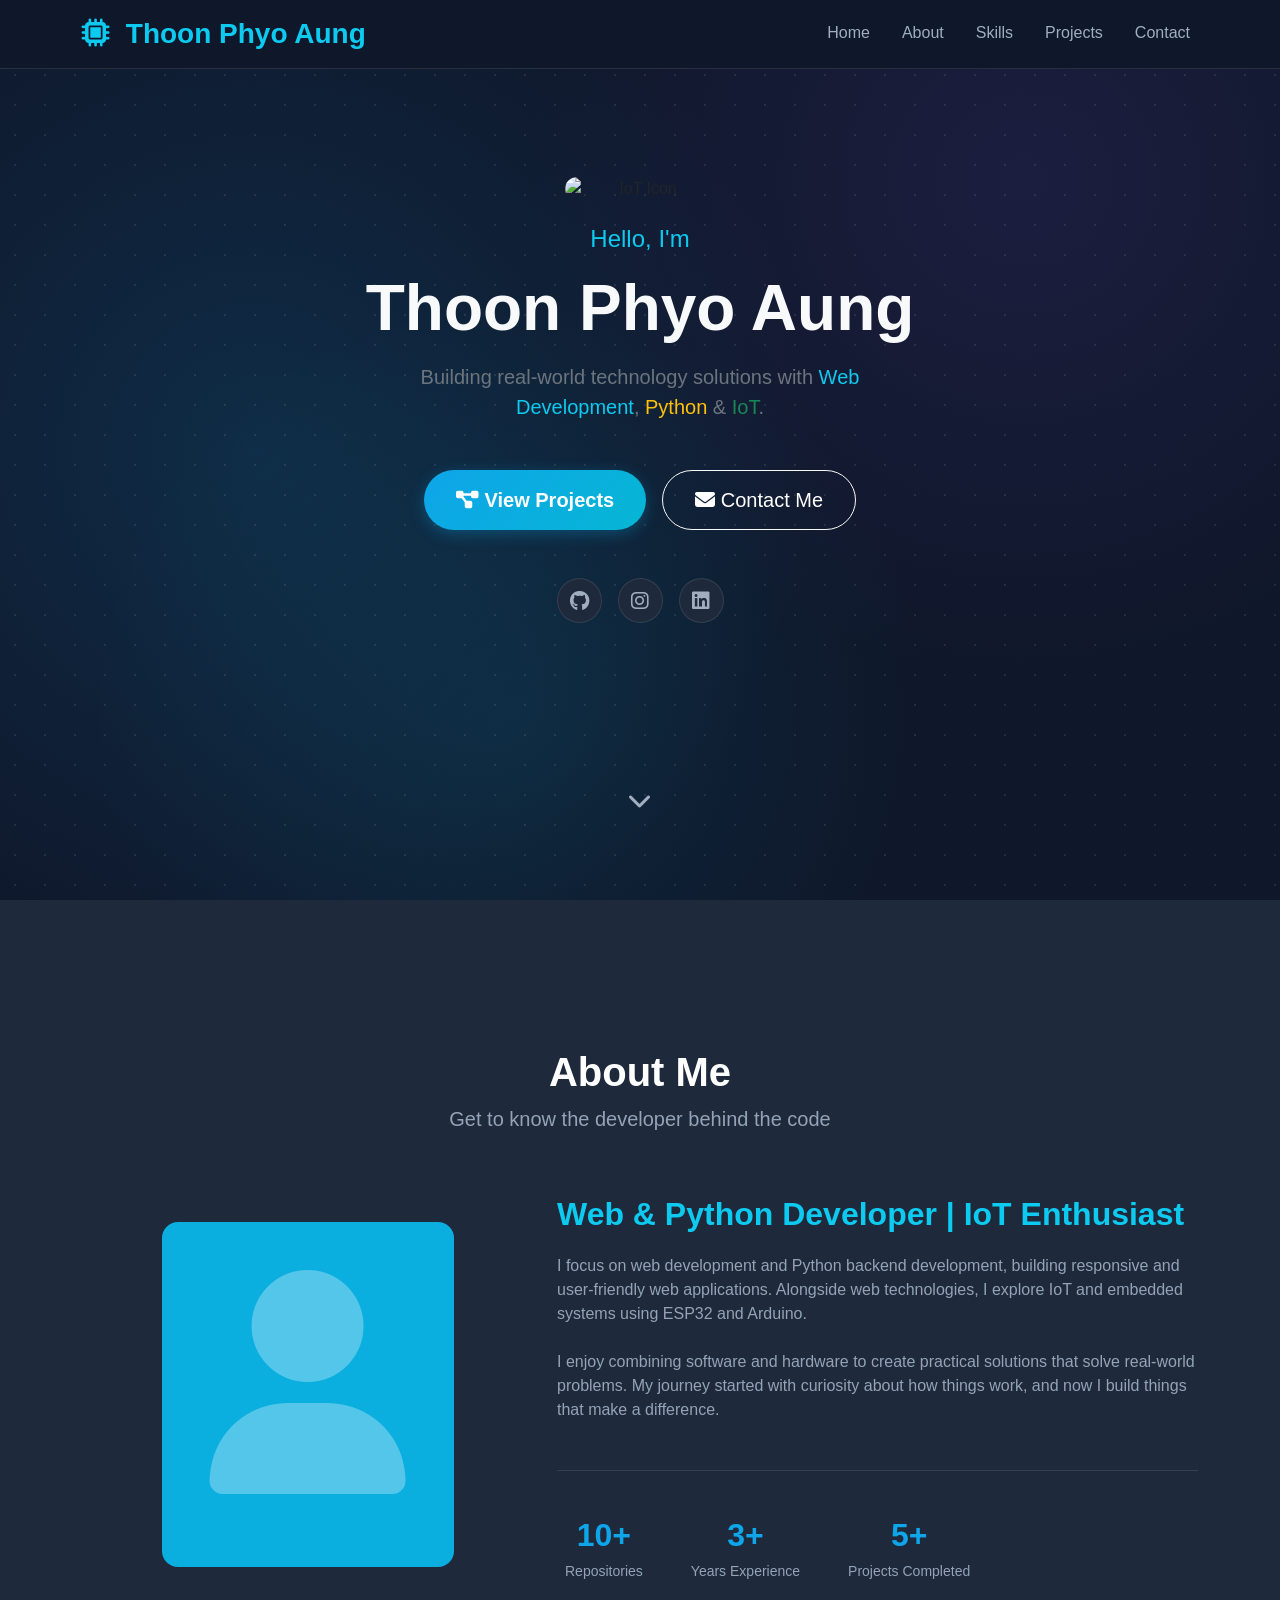
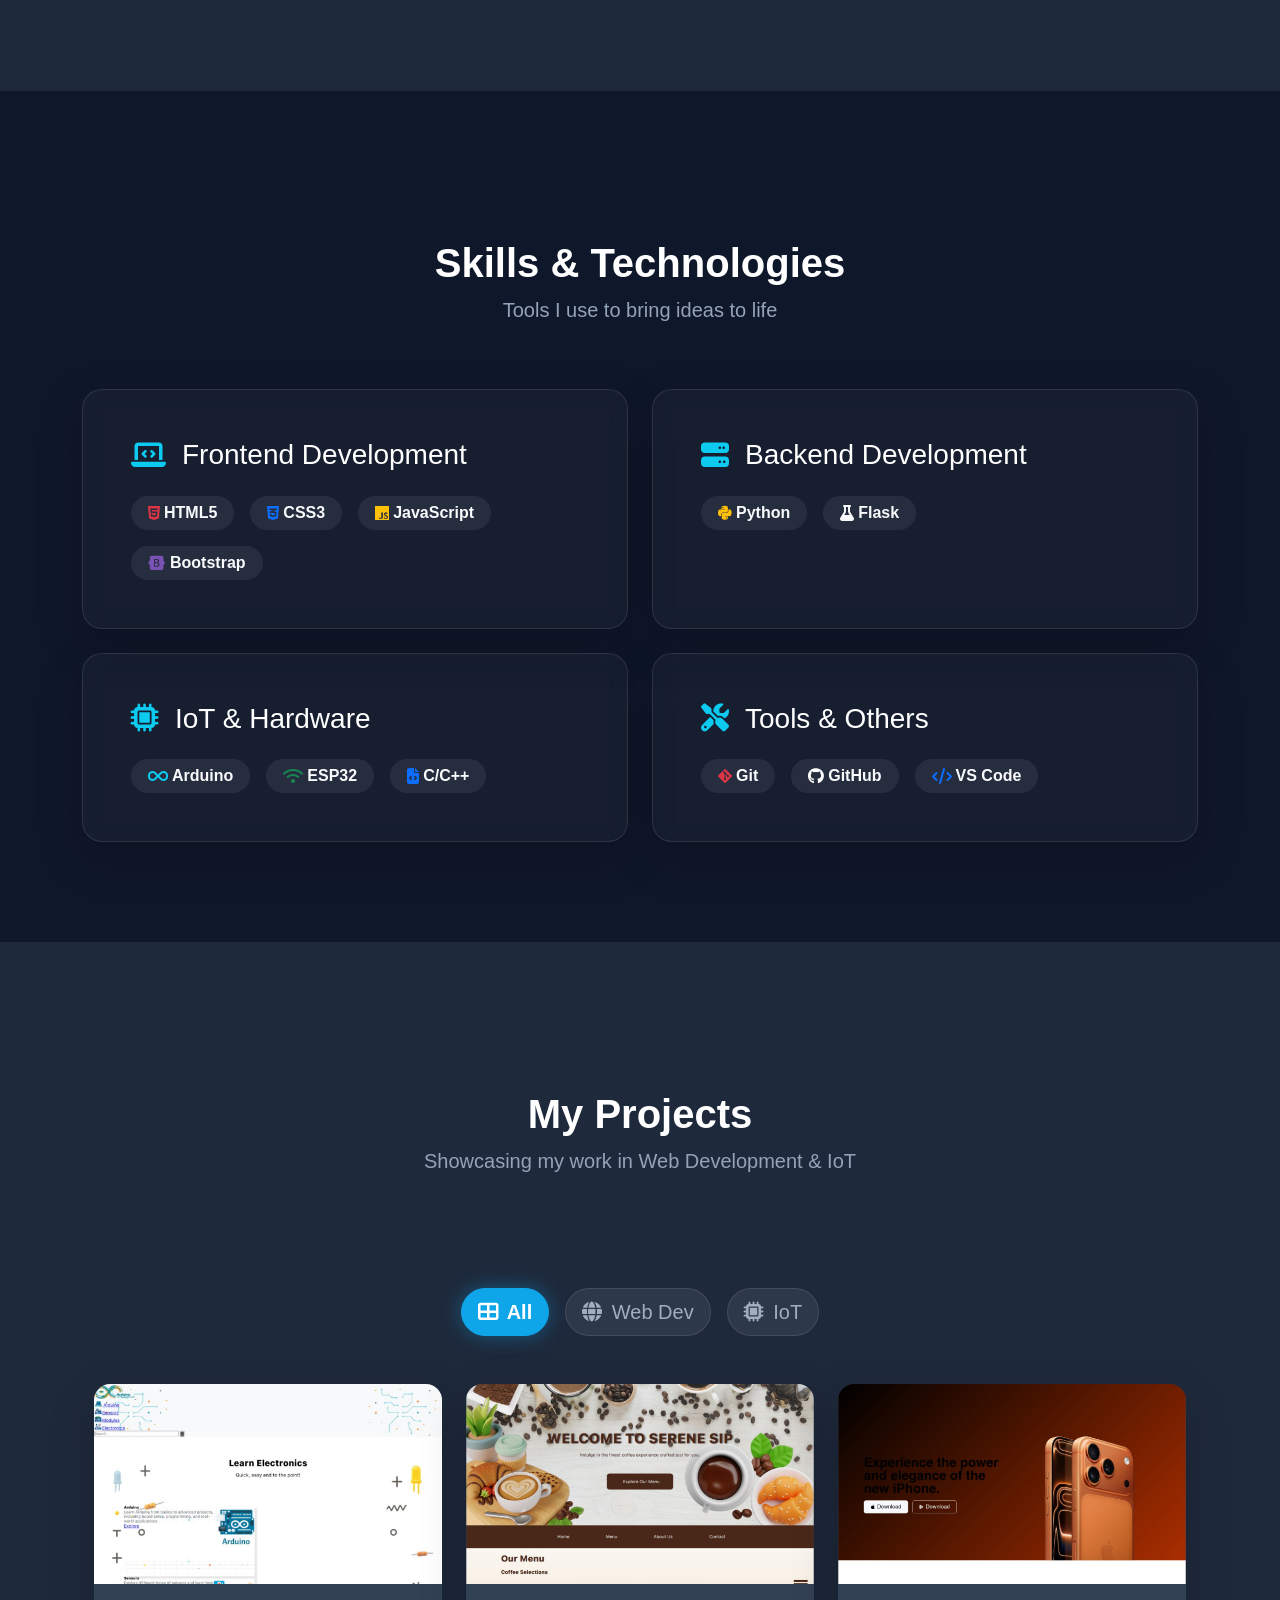
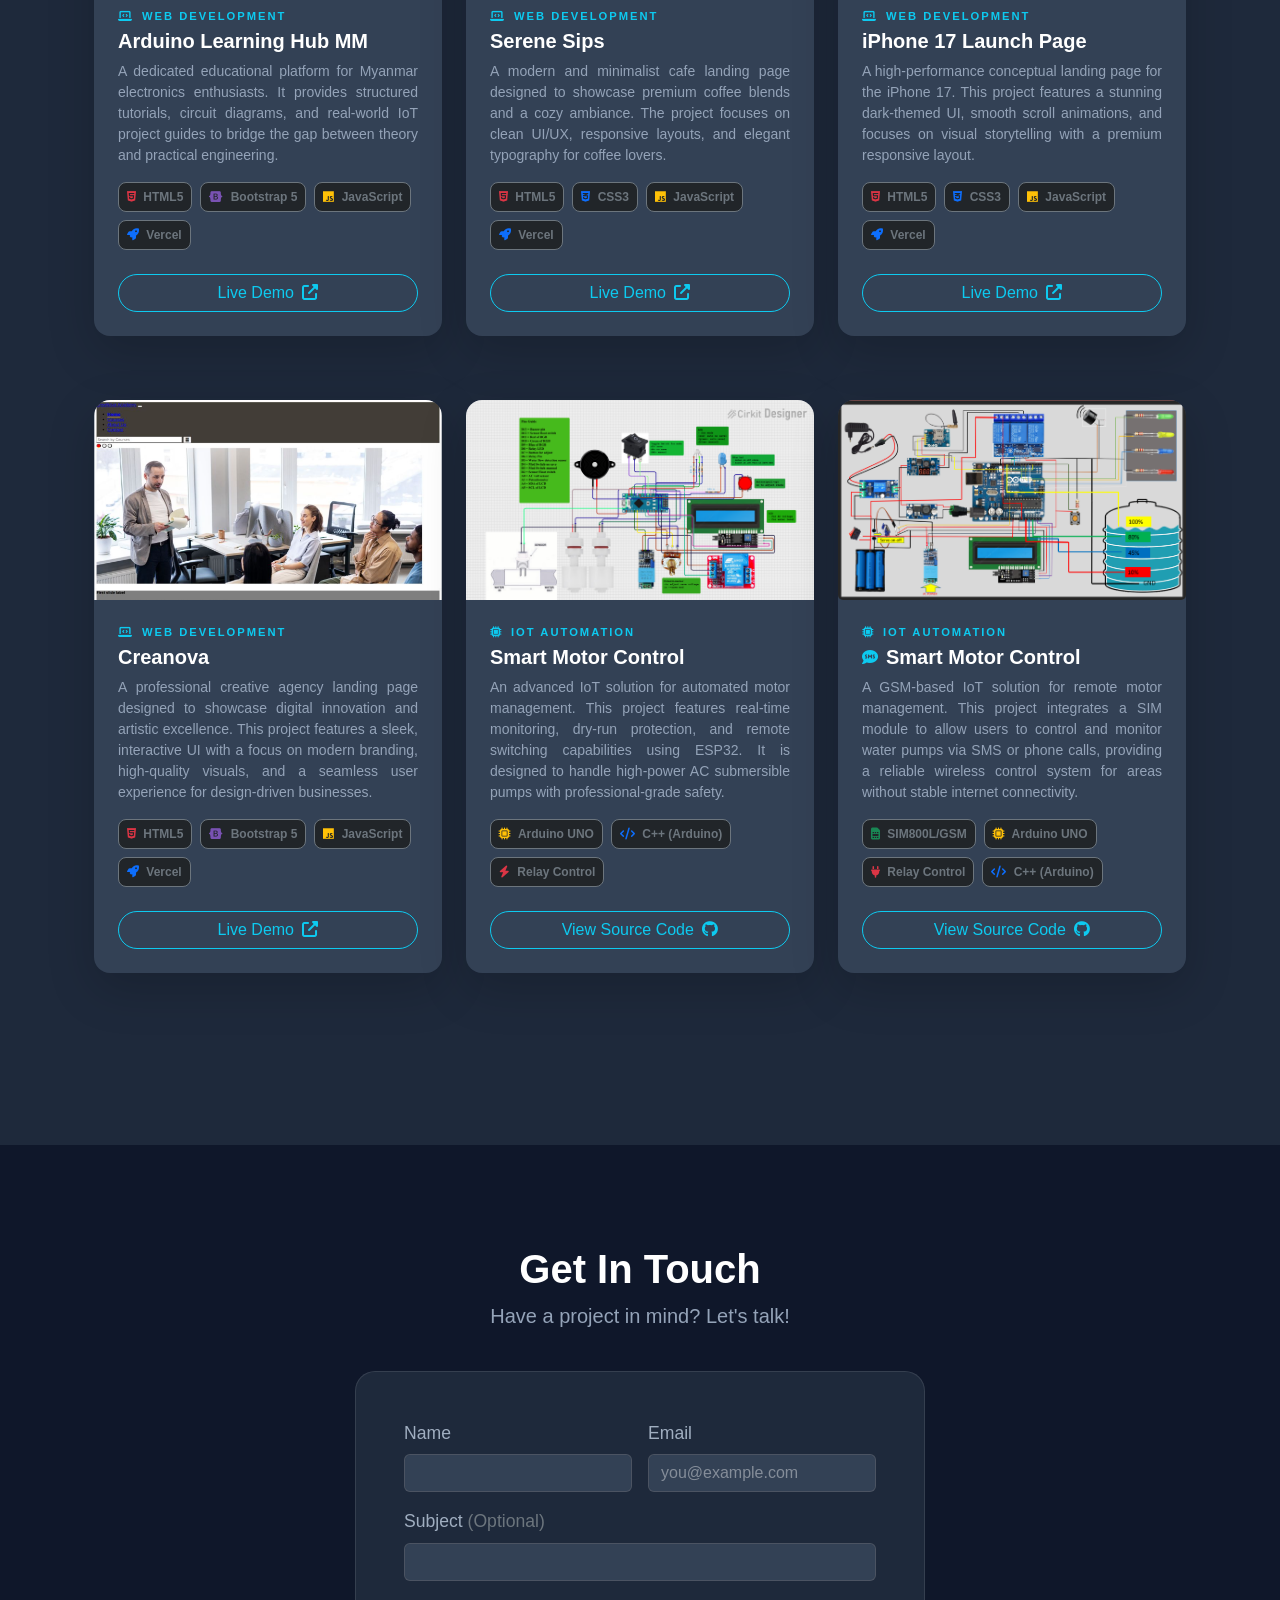
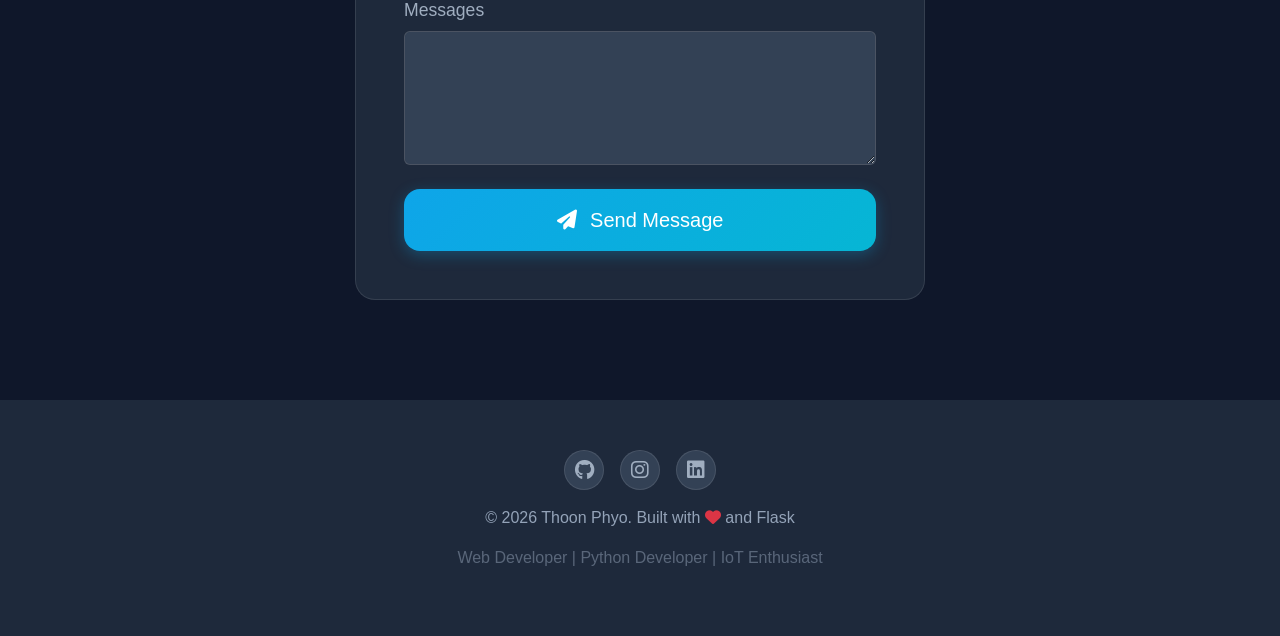
==== index.html @ 6a694704 "first commit" ====
<!doctype html>
<html lang="en">
  <head>
    <meta charset="UTF-8" />
    <meta name="viewport" content="width=device-width, initial-scale=1.0" />

    <!-- favicon -->
    <link rel="shortcut icon" href="images/edit-code.png" type="image/x-icon" />

    <!-- Bootstrap CSS -->
    <link
      href="https://cdn.jsdelivr.net/npm/bootstrap@5.3.3/dist/css/bootstrap.min.css"
      rel="stylesheet"
    />

    <!-- Fontawsom cdn link -->
    <link
      rel="stylesheet"
      href="https://cdnjs.cloudflare.com/ajax/libs/font-awesome/6.5.1/css/all.min.css"
    />

    <!-- animate.css link -->
    <link
      rel="stylesheet"
      href="https://cdnjs.cloudflare.com/ajax/libs/animate.css/4.1.1/animate.min.css"
    />

    <!-- (main.css) -->
    <link rel="stylesheet" href="css/style.css" />

    <title>Thoon Phyo Aung | Developer</title>
  </head>
  <body>
    <!-- nav section -->
    <nav class="navbar navbar-expand-lg fixed-top p-2">
      <div class="container">
        <a class="navbar-brand text-info fs-3 fw-bold" href="#">
          <i class="fa-solid fa-microchip me-2"></i>
          Thoon Phyo Aung
        </a>
        <button
          class="navbar-toggler"
          type="button"
          data-bs-toggle="collapse"
          data-bs-target="#navbarTogglerDemo02"
          aria-controls="navbarTogglerDemo02"
          aria-expanded="false"
          aria-label="Toggle navigation"
        >
          <span class="navbar-toggler-icon"></span>
        </button>
        <div
          class="collapse navbar-collapse justify-content-end"
          id="navbarTogglerDemo02"
        >
          <ul class="navbar-nav nav-underline fs-6">
            <li class="nav-item">
              <a class="nav-link" aria-current="page" href="#hero">Home</a>
            </li>
            <li class="nav-item">
              <a class="nav-link" href="#about">About</a>
            </li>
            <li class="nav-item">
              <a class="nav-link" href="#skills">Skills</a>
            </li>
            <li class="nav-item">
              <a class="nav-link" href="#projects">Projects</a>
            </li>
            <li class="nav-item">
              <a class="nav-link" href="#contact">Contact</a>
            </li>
          </ul>
        </div>
      </div>
    </nav>

    <!-- hero section -->
    <section class="hero-section pt-5" id="hero">
      <div class="px-4 py-5 mt-5 text-center container">
        <img
          class="d-block mx-auto mb-4 rounded-pill"
          src="https://avatars.githubusercontent.com/u/110989310?v=4"
          alt="IoT Icon"
          width="150"
        />

        <span class="h4 text-info fw-light animate__animated animate__bounce"
          >Hello, I'm</span
        >
        <h1
          class="display-3 fw-bold text-light mt-3 mb-3 animate__animated animate__bounce"
        >
          Thoon Phyo Aung
        </h1>

        <div class="col-lg-6 mx-auto mb-5">
          <p class="lead mb-4 text-secondary">
            Building real-world technology solutions with
            <span class="text-info">Web Development</span>,
            <span class="text-warning">Python</span> &
            <span class="text-success">IoT</span>.
          </p>

          <div
            class="d-grid gap-3 d-sm-flex justify-content-sm-center mt-5 mb-5"
          >
            <button
              type="button"
              class="btn btn-gradient btn-lg rounded-pill fw-bold text-white hero-buttons"
            >
              <i class="fa-solid fa-diagram-project"></i>
              View Projects
            </button>
            <button
              type="button"
              class="btn btn-outline-light btn-lg rounded-pill hero-buttons"
            >
              <a href="#contact" class="btn-contact"
                ><i class="fa-solid fa-envelope"></i> Contact Me</a
              >
            </button>
          </div>

          <!-- social icons link -->
          <div class="hero-social">
            <a
              href="https://github.com/ThoonPhyo"
              target="_blank"
              class="social-link"
            >
              <i class="fab fa-github"></i>
            </a>
            <a
              href="https://www.instagram.com/thoon_phyo_?igsh=MWt1YzA0eWJ3ODZ4dQ=="
              target="_blank"
              class="social-link"
            >
              <i class="fab fa-instagram"></i>
            </a>
            <a href="https://linkedin.com" target="_blank" class="social-link">
              <i class="fab fa-linkedin"></i>
            </a>
          </div>
        </div>

        <div class="scroll-indicator mt-6">
          <a href="#about">
            <i class="fas fa-chevron-down"></i>
          </a>
        </div>
      </div>
    </section>

    <!-- about section -->
    <section class="about-section" id="about">
      <div class="container">
        <div class="p-5 text-center">
          <h2 class="h1 text-white fw-bold">About Me</h2>
          <p class="lead about-title-label">
            Get to know the developer behind the code
          </p>
        </div>

        <div class="row featurette">
          <div class="col-lg-5 mb-4 mb-lg-0 d-flex justify-content-center">
            <div class="col-md-6 mb-md-0 p-md-4 d-flex justify-content-center">
              <i class="fa-solid fa-user rounded-4 p-5 about-icon"></i>
            </div>
          </div>
          <div class="col-lg-7">
            <h2
              class="featurette-heading fw-normal lh-1 text-info fw-bold mb-4 about-p-title"
            >
              Web & Python Developer | IoT Enthusiast
            </h2>
            <p class="about-text mb-4 fs-6 about-p-text">
              I focus on web development and Python backend development,
              building responsive and user-friendly web applications. Alongside
              web technologies, I explore IoT and embedded systems using ESP32
              and Arduino.
            </p>
            <p class="about-text mb-5 fs-6 about-p-text">
              I enjoy combining software and hardware to create practical
              solutions that solve real-world problems. My journey started with
              curiosity about how things work, and now I build things that make
              a difference.
            </p>
            <p class="about-text text-secondary"></p>
            <div class="d-flex flex-row about-stats">
              <div class="stat-item p-2">
                <span class="stat-number">10+</span>
                <span class="stat-label">Repositories</span>
              </div>
              <div class="stat-item p-2">
                <span class="stat-number">3+</span>
                <span class="stat-label">Years Experience</span>
              </div>
              <div class="stat-item p-2">
                <span class="stat-number">5+</span>
                <span class="stat-label">Projects Completed</span>
              </div>
            </div>
          </div>
        </div>
      </div>
    </section>

    <!-- skills section -->
    <section class="skills-section" id="skills">
      <div class="container">
        <div class="p-5 text-center">
          <h2 class="h1 text-white fw-bold">Skills & Technologies</h2>
          <p class="lead about-title-label">
            Tools I use to bring ideas to life
          </p>
        </div>

        <div class="row row-cols-1 row-cols-md-2 g-4">
          <!-- fronted skills -->
          <div class="col-lg-6 mx-auto">
            <div class="card skill-card border-0 shadow-lg h-100">
              <div class="card-body p-4 p-lg-5">
                <h5
                  class="card-title h3 text-white mb-4 d-flex align-items-center justify-content-center justify-content-lg-start"
                >
                  <i class="fas fa-laptop-code text-info me-3"></i> Frontend
                  Development
                </h5>

                <div
                  class="d-flex flex-wrap gap-3 justify-content-center justify-content-lg-start"
                >
                  <span class="badge py-2 px-3 rounded-pill skill-badge fs-6">
                    <i class="fab fa-html5 text-danger me-1"></i> HTML5
                  </span>

                  <span class="badge py-2 px-3 rounded-pill skill-badge fs-6">
                    <i class="fab fa-css3-alt text-primary me-1"></i> CSS3
                  </span>

                  <span class="badge py-2 px-3 rounded-pill skill-badge fs-6">
                    <i class="fab fa-js text-warning me-1"></i> JavaScript
                  </span>

                  <span class="badge py-2 px-3 rounded-pill skill-badge fs-6">
                    <i class="fab fa-bootstrap text-purple me-1"></i> Bootstrap
                  </span>
                </div>
              </div>
            </div>
          </div>

          <!-- backend skills -->
          <div class="col-lg-6 mx-auto">
            <div class="card skill-card border-0 shadow-lg h-100">
              <div class="card-body p-4 p-lg-5">
                <h5
                  class="card-title h3 text-white mb-4 d-flex align-items-center justify-content-center justify-content-lg-start"
                >
                  <i class="fas fa-server text-info me-3"></i> Backend
                  Development
                </h5>

                <div
                  class="d-flex flex-wrap gap-3 justify-content-center justify-content-lg-start"
                >
                  <span class="badge py-2 px-3 rounded-pill skill-badge fs-6">
                    <i class="fab fa-python text-warning me-1"></i> Python
                  </span>
                  <span class="badge py-2 px-3 rounded-pill skill-badge fs-6">
                    <i class="fas fa-flask text-light me-1"></i> Flask
                  </span>
                </div>
              </div>
            </div>
          </div>

          <!-- IOT skills -->
          <div class="col-lg-6 mx-auto">
            <div class="card skill-card border-0 shadow-lg h-100">
              <div class="card-body p-4 p-lg-5">
                <h5
                  class="card-title h3 text-white mb-4 d-flex align-items-center justify-content-center justify-content-lg-start"
                >
                  <i class="fas fa-microchip text-info me-3"></i> IoT & Hardware
                </h5>

                <div
                  class="d-flex flex-wrap gap-3 justify-content-center justify-content-lg-start"
                >
                  <span class="badge py-2 px-3 rounded-pill skill-badge fs-6">
                    <i class="fas fa-infinity text-info me-1"></i> Arduino
                  </span>

                  <span class="badge py-2 px-3 rounded-pill skill-badge fs-6">
                    <i class="fas fa-wifi text-success me-1"></i> ESP32
                  </span>

                  <span class="badge py-2 px-3 rounded-pill skill-badge fs-6">
                    <i class="fas fa-file-code text-primary me-1"></i> C/C++
                  </span>
                </div>
              </div>
            </div>
          </div>

          <!-- Tools -->
          <div class="col-lg-6 mx-auto">
            <div class="card skill-card border-0 shadow-lg h-100">
              <div class="card-body p-4 p-lg-5">
                <h5
                  class="card-title h3 text-white mb-4 d-flex align-items-center justify-content-center justify-content-lg-start"
                >
                  <i class="fas fa-tools text-info me-3"></i> Tools & Others
                </h5>

                <div
                  class="d-flex flex-wrap gap-3 justify-content-center justify-content-lg-start"
                >
                  <span class="badge py-2 px-3 rounded-pill skill-badge fs-6">
                    <i class="fab fa-git-alt text-danger me-1"></i> Git
                  </span>

                  <span class="badge py-2 px-3 rounded-pill skill-badge fs-6">
                    <i class="fab fa-github text-white me-1"></i> GitHub
                  </span>

                  <span class="badge py-2 px-3 rounded-pill skill-badge fs-6">
                    <i class="fas fa-code text-primary me-1"></i> VS Code
                  </span>
                </div>
              </div>
            </div>
          </div>
        </div>
      </div>
    </section>

    <!-- projects section -->
    <section class="projects-section" id="projects">
      <div class="container">
        <div class="p-5 text-center">
          <h2 class="h1 text-white fw-bold">My Projects</h2>
          <p class="lead about-title-label">
            Showcasing my work in Web Development & IoT
          </p>
        </div>

        <div class="d-grid gap-3 d-sm-flex justify-content-sm-center mt-5">
          <button
            type="button"
            class="btn btn-outline-light btn-lg rounded-pill projects-btn active"
          >
            <i class="fas fa-th-large me-1"></i>
            All
          </button>
          <button
            type="button"
            class="btn btn-outline-light btn-lg rounded-pill projects-btn"
          >
            <i class="fas fa-globe me-1"></i>
            Web Dev
          </button>
          <button
            type="button"
            class="btn btn-outline-light btn-lg rounded-pill projects-btn"
          >
            <i class="fas fa-microchip me-1"></i>
            IoT
          </button>
        </div>

        <div class="album py-5">
          <div class="container">
            <!-- web projects -->
            <div
              class="row row-cols-1 row-cols-sm-2 row-cols-md-3 g-4 mb-3"
              id="web-dev"
            >
              <!-- project 1 -->
              <div class="col-lg-4 col-md-6 mb-4">
                <div
                  class="card project-card border-0 shadow-lg h-100 rounded-4"
                >
                  <div class="project-img-container">
                    <div class="github-slide-tab text-center">
                      <a
                        href="https://github.com/ThoonPhyo/Arduino-Learning-Hub/"
                        target="_blank"
                      >
                        <i class="fab fa-github"></i> GitHub Code
                      </a>
                    </div>

                    <img
                      src="images/a_l_h.png"
                      class="card-img"
                      alt="Project"
                    />
                  </div>

                  <div class="card-body p-4 text-white">
                    <div
                      class="d-flex align-items-center justify-content-center justify-content-lg-start mb-1 text-info"
                      style="
                        font-size: 0.7rem;
                        letter-spacing: 2px;
                        text-transform: uppercase;
                        font-weight: 600;
                      "
                    >
                      <i class="fas fa-laptop-code me-2"></i> Web Development
                    </div>
                    <div
                      class="d-flex align-items-center justify-content-center justify-content-lg-start mb-2"
                    >
                      <!-- <i class="fas fa-microchip text-info me-2"></i> -->
                      <h5 class="fw-bold mb-0">Arduino Learning Hub MM</h5>
                    </div>

                    <p
                      class="project-text small mb-3"
                      style="text-align: justify; min-height: 80px"
                    >
                      A dedicated educational platform for Myanmar electronics
                      enthusiasts. It provides structured tutorials, circuit
                      diagrams, and real-world IoT project guides to bridge the
                      gap between theory and practical engineering.
                    </p>

                    <div
                      class="mb-4 d-flex flex-wrap justify-content-center justify-content-lg-start gap-2"
                    >
                      <span
                        class="badge bg-dark border border-secondary text-secondary p-2 rounded-3"
                      >
                        <i class="fab fa-html5 text-danger me-1"></i> HTML5
                      </span>
                      <span
                        class="badge bg-dark border border-secondary text-secondary p-2 rounded-3"
                      >
                        <i
                          class="fab fa-bootstrap me-1"
                          style="color: #7952b3"
                        ></i>
                        Bootstrap 5
                      </span>
                      <span
                        class="badge bg-dark border border-secondary text-secondary p-2 rounded-3"
                      >
                        <i class="fab fa-js text-warning me-1"></i> JavaScript
                      </span>
                      <span
                        class="badge bg-dark border border-secondary text-secondary p-2 rounded-3"
                      >
                        <i class="fas fa-rocket text-primary me-1"></i> Vercel
                      </span>
                    </div>

                    <a
                      href="https://arduino-learning-hub-mm.vercel.app/"
                      target="_blank"
                      class="btn btn-outline-info w-100 rounded-pill"
                    >
                      Live Demo <i class="fas fa-external-link-alt ms-1"></i>
                    </a>
                  </div>
                </div>
              </div>
              <!-- project 2 -->
              <div class="col-lg-4 col-md-6 mb-4">
                <div
                  class="card project-card border-0 shadow-lg h-100 rounded-4"
                >
                  <div class="project-img-container">
                    <div class="github-slide-tab text-center">
                      <a
                        href="https://github.com/ThoonPhyo/Serene-Sips/"
                        target="_blank"
                      >
                        <i class="fab fa-github"></i> GitHub Code
                      </a>
                    </div>

                    <img
                      src="images/serenesips.png"
                      class="card-img"
                      alt="Project"
                    />
                  </div>

                  <div class="card-body p-4 text-white">
                    <div
                      class="d-flex align-items-center justify-content-center justify-content-lg-start mb-1 text-info"
                      style="
                        font-size: 0.7rem;
                        letter-spacing: 2px;
                        text-transform: uppercase;
                        font-weight: 600;
                      "
                    >
                      <i class="fas fa-laptop-code me-2"></i> Web Development
                    </div>
                    <div
                      class="d-flex align-items-center justify-content-center justify-content-lg-start mb-2"
                    >
                      <!-- <i class="fas fa-mug-hot text-info me-2"></i> -->
                      <h5 class="fw-bold mb-0">Serene Sips</h5>
                    </div>

                    <p
                      class="project-text small mb-3"
                      style="text-align: justify; min-height: 80px"
                    >
                      A modern and minimalist cafe landing page designed to
                      showcase premium coffee blends and a cozy ambiance. The
                      project focuses on clean UI/UX, responsive layouts, and
                      elegant typography for coffee lovers.
                    </p>

                    <div
                      class="mb-4 d-flex flex-wrap justify-content-center justify-content-lg-start gap-2"
                    >
                      <span
                        class="badge bg-dark border border-secondary text-secondary p-2 rounded-3"
                      >
                        <i class="fab fa-html5 text-danger me-1"></i> HTML5
                      </span>
                      <span
                        class="badge bg-dark border border-secondary text-secondary p-2 rounded-3"
                      >
                        <i class="fab fa-css3-alt text-primary me-1"></i> CSS3
                      </span>
                      <span
                        class="badge bg-dark border border-secondary text-secondary p-2 rounded-3"
                      >
                        <i class="fab fa-js text-warning me-1"></i> JavaScript
                      </span>
                      <span
                        class="badge bg-dark border border-secondary text-secondary p-2 rounded-3"
                      >
                        <i class="fas fa-rocket text-primary me-1"></i> Vercel
                      </span>
                    </div>

                    <a
                      href="https://serene-sips-neon.vercel.app/"
                      target="_blank"
                      class="btn btn-outline-info w-100 rounded-pill"
                    >
                      Live Demo <i class="fas fa-external-link-alt ms-1"></i>
                    </a>
                  </div>
                </div>
              </div>
              <!-- project 3 -->
              <div class="col-lg-4 col-md-6 mb-4">
                <div
                  class="card project-card border-0 shadow-lg h-100 rounded-4"
                >
                  <div class="project-img-container">
                    <div class="github-slide-tab text-center">
                      <a
                        href="https://github.com/ThoonPhyo/iphone17-launch-page"
                        target="_blank"
                      >
                        <i class="fab fa-github"></i> GitHub Code
                      </a>
                    </div>

                    <img
                      src="images/iphone17.png"
                      class="card-img"
                      alt="Project"
                    />
                  </div>

                  <div class="card-body p-4 text-white">
                    <div
                      class="d-flex align-items-center justify-content-center justify-content-lg-start mb-1 text-info"
                      style="
                        font-size: 0.7rem;
                        letter-spacing: 2px;
                        text-transform: uppercase;
                        font-weight: 600;
                      "
                    >
                      <i class="fas fa-laptop-code me-2"></i> Web Development
                    </div>
                    <div
                      class="d-flex align-items-center justify-content-center justify-content-lg-start mb-2"
                    >
                      <!-- <i class="fab fa-apple text-info me-2"></i> -->
                      <h5 class="fw-bold mb-0">iPhone 17 Launch Page</h5>
                    </div>

                    <p
                      class="project-text small mb-3"
                      style="text-align: justify; min-height: 80px"
                    >
                      A high-performance conceptual landing page for the iPhone
                      17. This project features a stunning dark-themed UI,
                      smooth scroll animations, and focuses on visual
                      storytelling with a premium responsive layout.
                    </p>

                    <div
                      class="mb-4 d-flex flex-wrap justify-content-center justify-content-lg-start gap-2"
                    >
                      <span
                        class="badge bg-dark border border-secondary text-secondary p-2 rounded-3"
                      >
                        <i class="fab fa-html5 text-danger me-1"></i> HTML5
                      </span>
                      <span
                        class="badge bg-dark border border-secondary text-secondary p-2 rounded-3"
                      >
                        <i class="fab fa-css3-alt text-primary me-1"></i> CSS3
                      </span>
                      <span
                        class="badge bg-dark border border-secondary text-secondary p-2 rounded-3"
                      >
                        <i class="fab fa-js text-warning me-1"></i> JavaScript
                      </span>
                      <span
                        class="badge bg-dark border border-secondary text-secondary p-2 rounded-3"
                      >
                        <i class="fas fa-rocket text-primary me-1"></i> Vercel
                      </span>
                    </div>

                    <a
                      href="https://iphone17-launch-page.vercel.app/"
                      target="_blank"
                      class="btn btn-outline-info w-100 rounded-pill"
                    >
                      Live Demo <i class="fas fa-external-link-alt ms-1"></i>
                    </a>
                  </div>
                </div>
              </div>
            </div>

            <!-- iot projects -->
            <div
              class="row row-cols-1 row-cols-sm-2 row-cols-md-3 g-4 mt-3"
              id="iot"
            >
              <!-- project 1 -->
              <div class="col-lg-4 col-md-6 mb-4">
                <div
                  class="card project-card border-0 shadow-lg h-100 rounded-4"
                >
                  <div class="project-img-container">
                    <div class="github-slide-tab text-center">
                      <a href="https://github.com/ThoonPhyo" target="_blank">
                        <i class="fab fa-github"></i> GitHub Code
                      </a>
                    </div>

                    <img
                      src="images/crenova.png"
                      class="card-img"
                      alt="Project"
                    />
                  </div>

                  <div class="card-body p-4 text-white">
                    <div
                      class="d-flex align-items-center justify-content-center justify-content-lg-start mb-1 text-info"
                      style="
                        font-size: 0.7rem;
                        letter-spacing: 2px;
                        text-transform: uppercase;
                        font-weight: 600;
                      "
                    >
                      <i class="fas fa-laptop-code me-2"></i> Web Development
                    </div>
                    <div
                      class="d-flex align-items-center justify-content-center justify-content-lg-start mb-2"
                    >
                      <!-- <i class="fas fa-lightbulb text-info me-2"></i> -->
                      <h5 class="fw-bold mb-0">Creanova</h5>
                    </div>

                    <p
                      class="project-text small mb-3"
                      style="text-align: justify; min-height: 80px"
                    >
                      A professional creative agency landing page designed to
                      showcase digital innovation and artistic excellence. This
                      project features a sleek, interactive UI with a focus on
                      modern branding, high-quality visuals, and a seamless user
                      experience for design-driven businesses.
                    </p>

                    <div
                      class="mb-4 d-flex flex-wrap justify-content-center justify-content-lg-start gap-2"
                    >
                      <span
                        class="badge bg-dark border border-secondary text-secondary p-2 rounded-3"
                      >
                        <i class="fab fa-html5 text-danger me-1"></i> HTML5
                      </span>
                      <span
                        class="badge bg-dark border border-secondary text-secondary p-2 rounded-3"
                      >
                        <i
                          class="fab fa-bootstrap me-1"
                          style="color: #7952b3"
                        ></i>
                        Bootstrap 5
                      </span>
                      <span
                        class="badge bg-dark border border-secondary text-secondary p-2 rounded-3"
                      >
                        <i class="fab fa-js text-warning me-1"></i> JavaScript
                      </span>
                      <span
                        class="badge bg-dark border border-secondary text-secondary p-2 rounded-3"
                      >
                        <i class="fas fa-rocket text-primary me-1"></i> Vercel
                      </span>
                    </div>

                    <a
                      href="https://creanova-iota.vercel.app/"
                      target="_blank"
                      class="btn btn-outline-info w-100 rounded-pill"
                    >
                      Live Demo <i class="fas fa-external-link-alt ms-1"></i>
                    </a>
                  </div>
                </div>
              </div>

              <!-- project 2 -->
              <div class="col-lg-4 col-md-6 mb-4">
                <div
                  class="card project-card border-0 shadow-lg h-100 rounded-4"
                >
                  <div class="project-img-container">
                    <div class="github-slide-tab text-center">
                      <a href="https://github.com/ThoonPhyo" target="_blank">
                        <i class="fab fa-github"></i> GitHub Code
                      </a>
                    </div>

                    <img
                      src="images/circuit_image.png"
                      class="card-img"
                      alt="Project"
                    />
                  </div>

                  <div class="card-body p-4 text-white">
                    <div
                      class="d-flex align-items-center justify-content-center justify-content-lg-start mb-1 text-info"
                      style="
                        font-size: 0.7rem;
                        letter-spacing: 2px;
                        text-transform: uppercase;
                        font-weight: 600;
                      "
                    >
                      <i class="fas fa-microchip me-2"></i> IoT Automation
                    </div>

                    <div
                      class="d-flex align-items-center justify-content-center justify-content-lg-start mb-2"
                    >
                      <h5 class="fw-bold mb-0">Smart Motor Control</h5>
                    </div>

                    <p
                      class="project-text small mb-3"
                      style="text-align: justify; min-height: 80px"
                    >
                      An advanced IoT solution for automated motor management.
                      This project features real-time monitoring, dry-run
                      protection, and remote switching capabilities using ESP32.
                      It is designed to handle high-power AC submersible pumps
                      with professional-grade safety.
                    </p>

                    <div
                      class="mb-4 d-flex flex-wrap justify-content-center justify-content-lg-start gap-2"
                    >
                      <span
                        class="badge bg-dark border border-secondary text-secondary p-2 rounded-3"
                      >
                        <i class="fas fa-microchip text-warning me-1"></i>
                        Arduino UNO
                      </span>
                      <span
                        class="badge bg-dark border border-secondary text-secondary p-2 rounded-3"
                      >
                        <i class="fas fa-code text-primary me-1"></i> C++
                        (Arduino)
                      </span>
                      <span
                        class="badge bg-dark border border-secondary text-secondary p-2 rounded-3"
                      >
                        <i class="fas fa-bolt text-danger me-1"></i> Relay
                        Control
                      </span>
                    </div>

                    <a
                      href="https://github.com/ThoonPhyo/Arduino-Smart-Motar-Control-V-2.0"
                      target="_blank"
                      class="btn btn-outline-info w-100 rounded-pill"
                    >
                      View Source Code <i class="fab fa-github ms-1"></i>
                    </a>
                  </div>
                </div>
              </div>

              <!-- project 3 -->
              <div class="col-lg-4 col-md-6 mb-4">
                <div
                  class="card project-card border-0 shadow-lg h-100 rounded-4"
                >
                  <div class="project-img-container">
                    <div class="github-slide-tab text-center">
                      <a href="https://github.com/ThoonPhyo" target="_blank">
                        <i class="fab fa-github"></i> GitHub Code
                      </a>
                    </div>

                    <img
                      src="images/Screenshot 2026-03-20 065217.png"
                      class="card-img"
                      alt="Project"
                    />
                  </div>

                  <div class="card-body p-4 text-white">
                    <div
                      class="d-flex align-items-center justify-content-center justify-content-lg-start mb-1 text-info"
                      style="
                        font-size: 0.7rem;
                        letter-spacing: 2px;
                        text-transform: uppercase;
                        font-weight: 600;
                      "
                    >
                      <i class="fas fa-microchip me-2"></i> IoT Automation
                    </div>
                    <div
                      class="d-flex align-items-center justify-content-center justify-content-lg-start mb-2"
                    >
                      <i class="fas fa-sms text-info me-2"></i>
                      <h5 class="fw-bold mb-0">Smart Motor Control</h5>
                    </div>

                    <p
                      class="project-text small mb-3"
                      style="text-align: justify; min-height: 80px"
                    >
                      A GSM-based IoT solution for remote motor management. This
                      project integrates a SIM module to allow users to control
                      and monitor water pumps via SMS or phone calls, providing
                      a reliable wireless control system for areas without
                      stable internet connectivity.
                    </p>

                    <div
                      class="mb-4 d-flex flex-wrap justify-content-center justify-content-lg-start gap-2"
                    >
                      <span
                        class="badge bg-dark border border-secondary text-secondary p-2 rounded-3"
                      >
                        <i class="fas fa-sim-card text-success me-1"></i>
                        SIM800L/GSM
                      </span>
                      <span
                        class="badge bg-dark border border-secondary text-secondary p-2 rounded-3"
                      >
                        <i class="fas fa-microchip text-warning me-1"></i>
                        Arduino UNO
                      </span>
                      <span
                        class="badge bg-dark border border-secondary text-secondary p-2 rounded-3"
                      >
                        <i class="fas fa-plug text-danger me-1"></i> Relay
                        Control
                      </span>
                      <span
                        class="badge bg-dark border border-secondary text-secondary p-2 rounded-3"
                      >
                        <i class="fas fa-code text-primary me-1"></i> C++
                        (Arduino)
                      </span>
                    </div>

                    <a
                      href="https://github.com/ThoonPhyo/Smart-Motar-Control"
                      target="_blank"
                      class="btn btn-outline-info w-100 rounded-pill"
                    >
                      View Source Code <i class="fab fa-github ms-1"></i>
                    </a>
                  </div>
                </div>
              </div>
            </div>
          </div>
        </div>
      </div>
    </section>

    <!-- contact section -->
    <section class="contact-section" id="contact">
      <div class="container">
        <div class="row justify-content-center">
          <div class="col-12 text-center mb-4">
            <h2 class="h1 text-white fw-bold">Get In Touch</h2>
            <p class="lead about-title-label">
              Have a project in mind? Let's talk!
            </p>
          </div>

          <div
            class="col-11 col-md-8 col-lg-6 mx-auto p-4 p-md-5 contact-form mb-0"
          >
            <form class="needs-validation" novalidate="">
              <div class="row g-3">
                <div class="col-sm-6">
                  <label for="Name" class="form-label">Name</label>
                  <input type="text" class="form-control" id="Name" required />
                </div>

                <div class="col-sm-6">
                  <label for="email" class="form-label">Email</label>
                  <input
                    type="email"
                    class="form-control"
                    id="email"
                    placeholder="you@example.com"
                    required
                  />
                </div>

                <div class="col-12">
                  <label for="subject" class="form-label"
                    >Subject
                    <span class="text-secondary">(Optional)</span></label
                  >
                  <input type="text" class="form-control" id="subject" />
                </div>

                <div class="col-12">
                  <label for="message" class="form-label">Messages</label>
                  <textarea
                    class="form-control"
                    id="message"
                    rows="5"
                    required
                  ></textarea>
                </div>
              </div>

              <button
                class="w-100 btn btn-lg mt-4 rounded-4 p-3 sm-btn"
                type="submit"
              >
                <i class="fa-solid fa-paper-plane me-2"></i> Send Message
              </button>
            </form>
          </div>
        </div>
      </div>
    </section>

    <!-- footer section -->
    <footer class="footer-section" id="footer">
      <div class="container">
        <div class="text-center">
          <div class="footer-social mb-3">
            <a
              href="https://github.com/ThoonPhyo"
              target="_blank"
              class="footer-social-link"
            >
              <i class="fab fa-github"></i>
            </a>
            <a
              href="https://www.instagram.com/thoon_phyo_?igsh=MWt1YzA0eWJ3ODZ4dQ=="
              target="_blank"
              class="footer-social-link"
            >
              <i class="fab fa-instagram"></i>
            </a>
            <a
              href="https://linkedin.com"
              target="_blank"
              class="footer-social-link"
            >
              <i class="fab fa-linkedin"></i>
            </a>
          </div>
          <p class="lead about-title-label fs-6">
            © 2026 Thoon Phyo. Built with
            <i class="fas fa-heart text-danger"></i> and Flask
          </p>
          <p class="footer-credit">
            Web Developer | Python Developer | IoT Enthusiast
          </p>
        </div>

        <div class="row featurette"></div>
      </div>
    </footer>

    <!-- Bootstrap JS -->
    <script src="https://cdn.jsdelivr.net/npm/bootstrap@5.3.3/dist/js/bootstrap.bundle.min.js"></script>
  </body>
</html>
---- css/style.css ----
/* style.css */

* {
  box-sizing: border-box;
  margin: 0px;
  padding: 0px;
}

body {
  /* background-color: #0f2b45; */
  /* padding-top: 80px; */
  font-family: "Inter", sans-serif;
}

.navbar {
  background-color: #0f172a !important; /* Navy Dark */
  border-bottom: 1px solid rgba(255, 255, 255, 0.1);
}

.navbar-nav .nav-link {
  color: #a0aec0 !important;
  transition: 1 ease;
}

.navbar-nav .nav-link:hover {
  color: #4da3ff !important;
  transition: transform 0.4s ease;
  transform: scale(1.1);
}

.nav-underline .nav-link.active {
  color: #0ea5e9 !important;
  border-bottom: 2px solid #0ea5e9 !important;
}

/*  ----------------------------- */
/* hero section */

/* hero background */
.hero-section {
  position: relative;
  min-height: 100vh;
  display: flex;
  align-items: center;
  justify-content: center;
  overflow: hidden;

  background: 
    /* Dot Pattern - first will be upper */
    radial-gradient(rgba(255, 255, 255, 0.09) 1px, transparent 1px),
    /* bg colors */
    radial-gradient(
        circle at 20% 50%,
        rgba(14, 165, 233, 0.15) 0%,
        transparent 50%
      ),
    radial-gradient(
      circle at 80% 20%,
      rgba(139, 92, 246, 0.1) 0%,
      transparent 40%
    ),
    radial-gradient(
      circle at 40% 80%,
      rgba(6, 182, 212, 0.1) 0%,
      transparent 40%
    ),
    #0f172a; /* Base Background Color */

  /* spost size = 30px : others = 100%*/
  background-size:
    30px 30px,
    100% 100%,
    100% 100%,
    100% 100%;

  z-index: 0;
}

/* ===================== */
/* buttons */
.hero-buttons {
  padding: 0.875rem 2rem;
  gap: 10rem;
}

.btn-contact {
  text-decoration: none;
  color: white !important;
}
.hero-buttons:hover a {
  color: black !important;
}

/* Gradient Button*/
.btn-gradient {
  background: linear-gradient(135deg, #0ea5e9 0%, #06b6d4 100%);
  color: white !important;
  border: none;
  transition: all 0.4s ease;
  box-shadow: 0 4px 15px rgba(14, 165, 233, 0.3);
}

.btn-gradient:hover {
  transform: translateY(-3px);
  box-shadow: 0 6px 20px rgba(14, 165, 233, 0.5);
  filter: brightness(1.1);
  color: white !important;
}

/* hero's social icons */
.hero-social {
  display: flex;
  font-size: 30px;
  justify-content: center;
  gap: 1rem;
}

.social-link {
  text-decoration: none;
  width: 45px;
  height: 45px;
  display: flex;
  align-items: center;
  justify-content: center;
  border-radius: 50%;
  background: #1e293b;
  color: #a0aec0;
  font-size: 1.25rem;
  transition: all 0.4s ease;
  border: 1px solid rgba(255, 255, 255, 0.1);
}

.social-link:hover {
  background-color: #0ea5e9;
  color: white !important;
  transform: translateY(-3px);
  box-shadow: 0 6px 20px rgba(14, 165, 233, 0.5);
  filter: brightness(1.1);
}

.scroll-indicator {
  margin-top: 10rem;
  bottom: 2rem;
  left: 50%;
  z-index: 2;
}

.scroll-indicator a {
  color: #a0aec0;
  font-size: 1.5rem;
  animation: bounce 2s infinite;
}

/*  ----------------------------- */
/* about section */
.about-section {
  background-color: #1e293b;
  padding-top: 100px;
  padding-bottom: 100px;
}

.about-title-label {
  color: #94a3b8;
}

.about-p-title {
  color: #0ea5e9;
}

.about-p-text {
  color: #94a3b8;
}

.about-icon {
  align-items: center;
  font-size: 14rem;
  background: #0aaedf;
  color: #54c6e9;
  /* padding: 90px; */
}

.about-stats {
  display: flex;
  gap: 2rem;
  margin-top: 2rem;
  padding-top: 2rem;
  border-top: 1px solid rgba(255, 255, 255, 0.1);
}

.stat-item {
  text-align: center;
}

.stat-number {
  display: block;
  font-size: 2rem;
  font-weight: 700;
  color: #0ea5e9;
}

.stat-label {
  font-size: 0.875rem;
  color: #94a3b8;
}

/*  ----------------------------- */
/* skills section */
.skills-section {
  background-color: #0f172a;
  padding-top: 100px;
  padding-bottom: 100px;
}

.skill-card {
  background: rgba(255, 255, 255, 0.03) !important;
  backdrop-filter: blur(10px);
  border: 1px solid rgba(255, 255, 255, 0.1) !important;
  border-radius: 20px;
  transition: transform 0.4s ease;
}

.skill-card:hover {
  transform: translateY(-10px);
}

.skill-badge {
  background: rgba(255, 255, 255, 0.07);
  color: #f8fafc;
  transition: all 0.3s ease;
  border: 1px solid transparent;
  display: inline-flex;
  align-items: center;
}

.skill-badge:hover {
  background: rgba(14, 165, 233, 0.2);
  border-color: #0ea5e9;
  color: #0ea5e9;
}

/* Bootstrap Purple color for the icon */
.text-purple {
  color: #7952b3;
}

/*  ----------------------------- */
/* projects section */
.projects-section {
  background-color: #1e293b;
  padding-top: 100px;
  padding-bottom: 100px;
}

.projects-btn {
  background: rgba(255, 255, 255, 0.07);
  color: #a0aec0;
  border: 1px solid rgba(255, 255, 255, 0.1);
  transition: all 0.3s ease;
}

.projects-btn:hover {
  background: rgba(14, 165, 233, 0.2);
  border-color: #0ea5e9;
  color: #f8fafc;
  box-shadow: 0 6px 20px rgba(14, 165, 233, 0.2);
  filter: brightness(1.1);
}

.projects-btn.active {
  background-color: #0ea5e9 !important;
  border-color: #0ea5e9 !important;
  color: white !important;
  box-shadow: 0 0 20px rgba(14, 165, 233, 0.4); /* Glow effect */
  font-weight: 700 !important;
}

/* projects cards */
.projects-section .card {
  background-color: #334155;
  border: 1px solid rgba(255, 255, 255, 0.1);
  color: white;
  transition: transform 0.4s ease;
  position: relative;
  overflow: hidden;
}

.projects-section .project-text {
  color: #94a3b8;
}

.projects-section .card:hover {
  transform: scale(1.02);
  box-shadow: 0 0 20px rgba(14, 165, 233, 0.4) !important; /* Glow effect */
}

/* card img */
.project-img-container {
  position: relative;
  overflow: hidden; /* hide tab */
  height: 200px;
}

/* GitHub Tab  */
.github-slide-tab {
  position: absolute;
  top: 0;
  left: 0;
  right: 0;
  /* Glow\ */
  background: rgba(14, 165, 233, 0.15);
  backdrop-filter: blur(8px); /* Blur */
  border-bottom: 1px solid rgba(14, 165, 233, 0.3);
  color: #f8fafc;
  padding: 12px 0;
  z-index: 10;

  /* hide */
  transform: translateY(-100%);

  transition: transform 0.6s ease-in-out;
}

.github-slide-tab a {
  text-decoration: none !important;
  color: #a0aec0;
}

.github-slide-tab:hover {
  background: rgba(26, 96, 129, 0.5);
  border-color: #0ea5e9;
  color: #f8fafc;
  filter: brightness(2.1);
  box-shadow: 0 0 20px rgba(14, 165, 233, 0.4); /* Glow effect */
}

/* card hover */
.project-card:hover .github-slide-tab {
  transform: translateY(0);
  background: rgba(14, 165, 233, 0.25);
  box-shadow: 0 4px 15px rgba(0, 0, 0, 0.3);
}

/* low brightness of img when hover*/
.project-card:hover .card-img {
  filter: brightness(0.4) blur(2px);
}

.project-card:hover .card-img {
  filter: brightness(0.5);
}

/* Skill Tags Style */
.skill-tag {
  background: rgba(255, 255, 255, 0.1);
  border: 1px solid rgba(255, 255, 255, 0.2);
  color: #0dcaf0;
  margin-right: 5px;
  padding: 5px 10px;
}

.project-card .card-body {
  display: flex;
  flex-direction: column;
}

.project-card .btn {
  margin-top: auto;
}

/*  ----------------------------- */
/* contact section */
.contact-section {
  background-color: #0f172a;
  padding-top: 100px;
  padding-bottom: 100px;
}

/* contact form */
.contact-form {
  background: #1e293b !important;
  backdrop-filter: blur(10px);
  border: 1px solid rgba(255, 255, 255, 0.1) !important;
  border-radius: 20px;
  transition: transform 0.4s ease;
}

.form-label {
  color: #a0aec0;
  font-size: 1.1rem;
}

.form-control {
  background-color: #334155;
  border: 1px solid rgba(255, 255, 255, 0.2) !important;
  color: white !important;
}

.form-control:focus {
  background-color: #1e293b;
  border-color: #0ea5e9 !important;
  color: white;
  box-shadow: none;
}

.form-control::placeholder {
  color: rgba(255, 255, 255, 0.4);
  opacity: 1;
}

/* send message btn */
.sm-btn {
  background: linear-gradient(135deg, #0ea5e9 0%, #06b6d4 100%);
  color: white !important;
  border: none;
  transition: all 0.4s ease;
  box-shadow: 0 4px 15px rgba(14, 165, 233, 0.3);
}

.sm-btn:hover {
  transform: translateY(-3px);
  box-shadow: 0 6px 20px rgba(14, 165, 233, 0.5);
  filter: brightness(1.1);
  color: white !important;
}

/*  ---------------------------------------- */
/* footer section */
footer {
  background-color: #1e293b;
  padding-top: 50px;
  padding-bottom: 50px;
}

footer .footer-social {
  display: flex;
  font-size: 10px;
  justify-content: center;
  gap: 1rem;
}

footer .footer-social-link {
  text-decoration: none;
  width: 40px;
  height: 40px;
  display: flex;
  align-items: center;
  justify-content: center;
  border-radius: 50%;
  background: #334155;
  color: #a0aec0;
  font-size: 1.25rem;
  transition: all 0.4s ease;
  border: 1px solid rgba(255, 255, 255, 0.1);
}

footer .footer-social-link:hover {
  background-color: #0ea5e9;
  color: white !important;
  transform: translateY(-3px);
  box-shadow: 0 6px 20px rgba(14, 165, 233, 0.5);
  filter: brightness(1.1);
}

footer .footer-credit {
  color: #94a3b8;
  opacity: 50%;
}
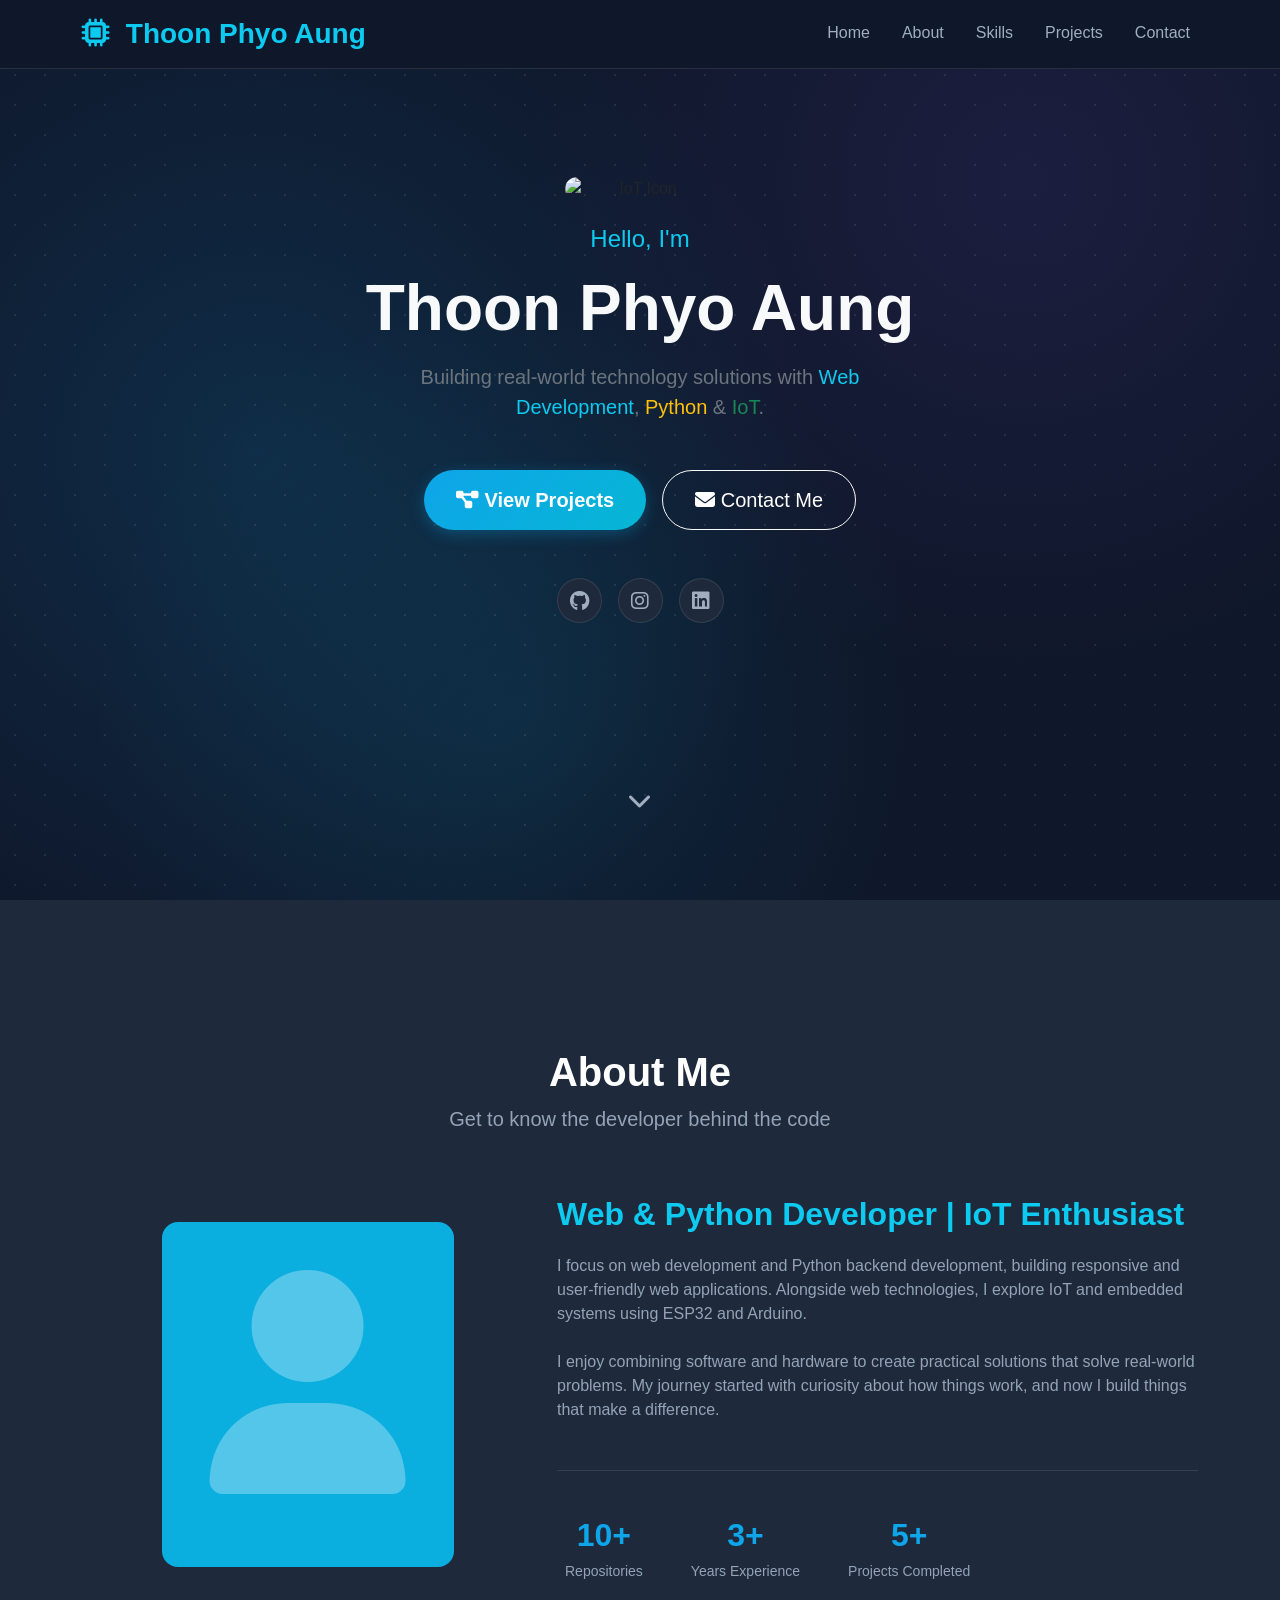
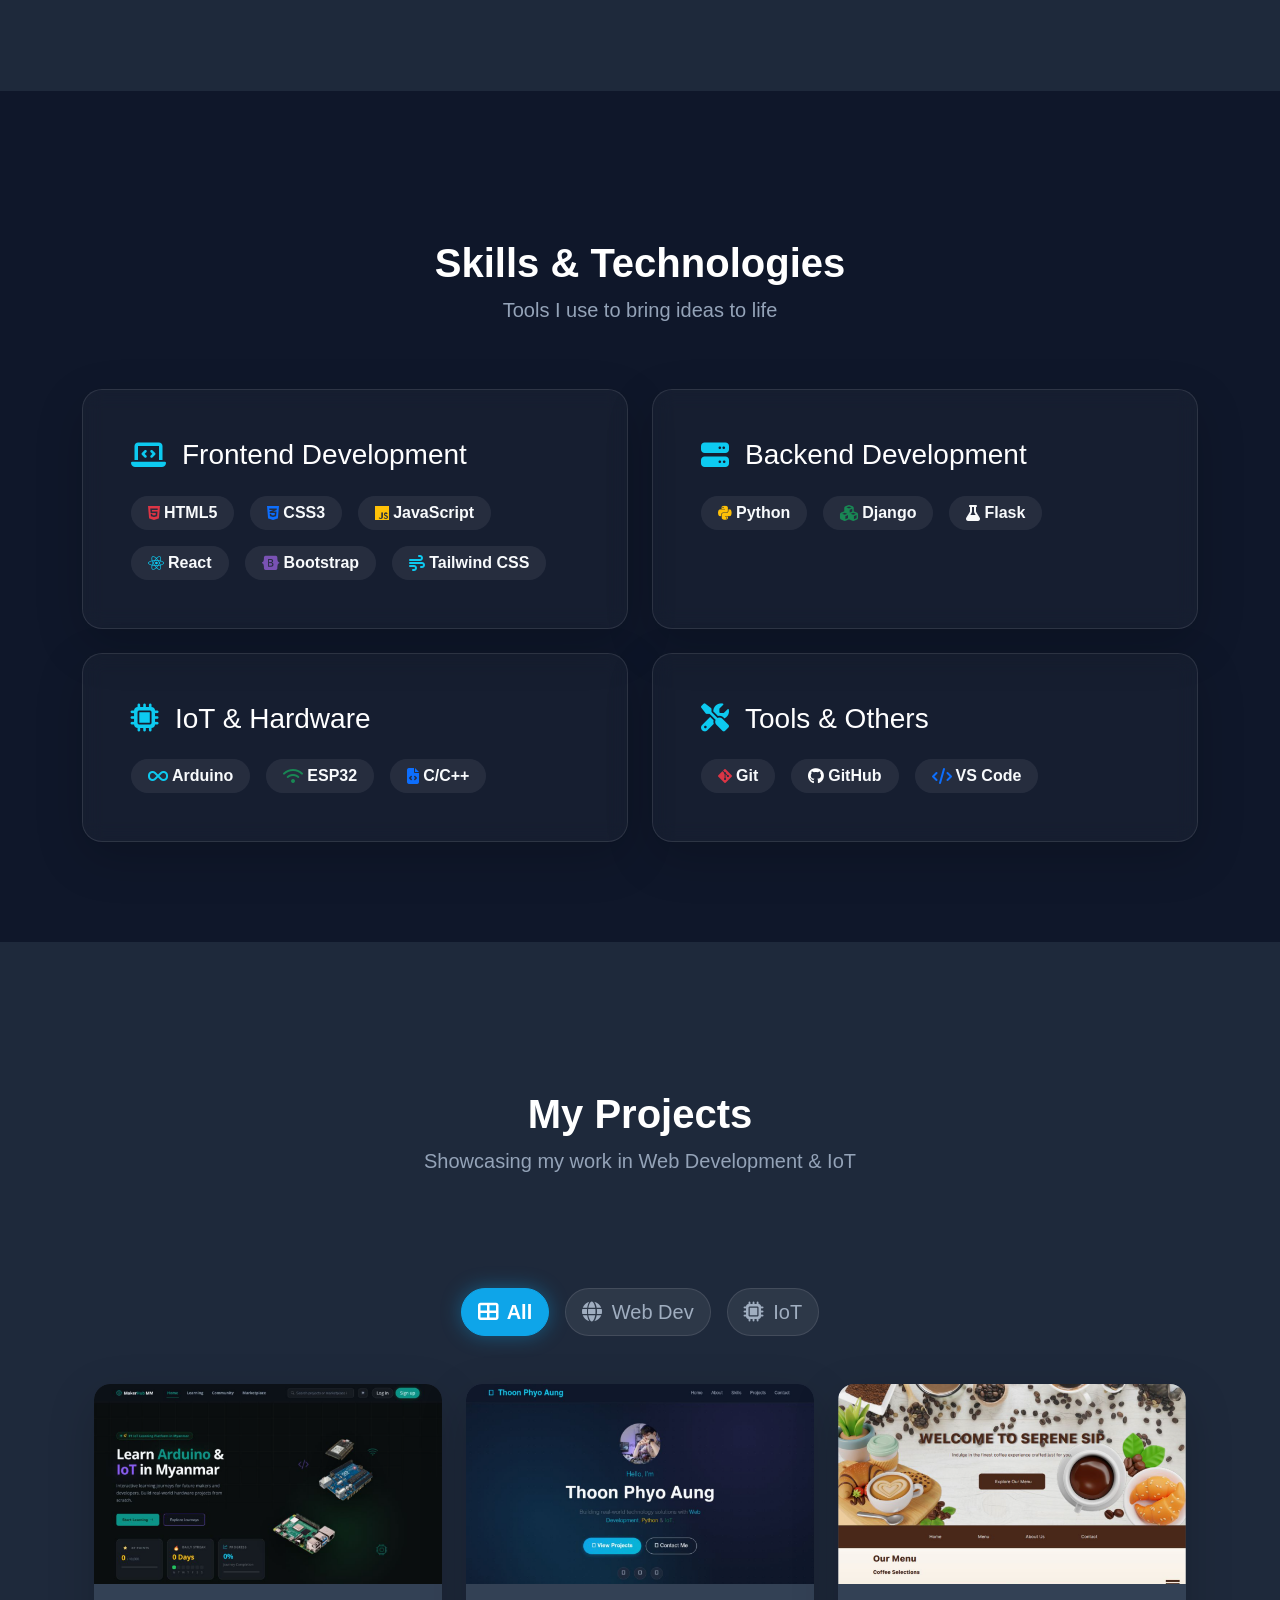
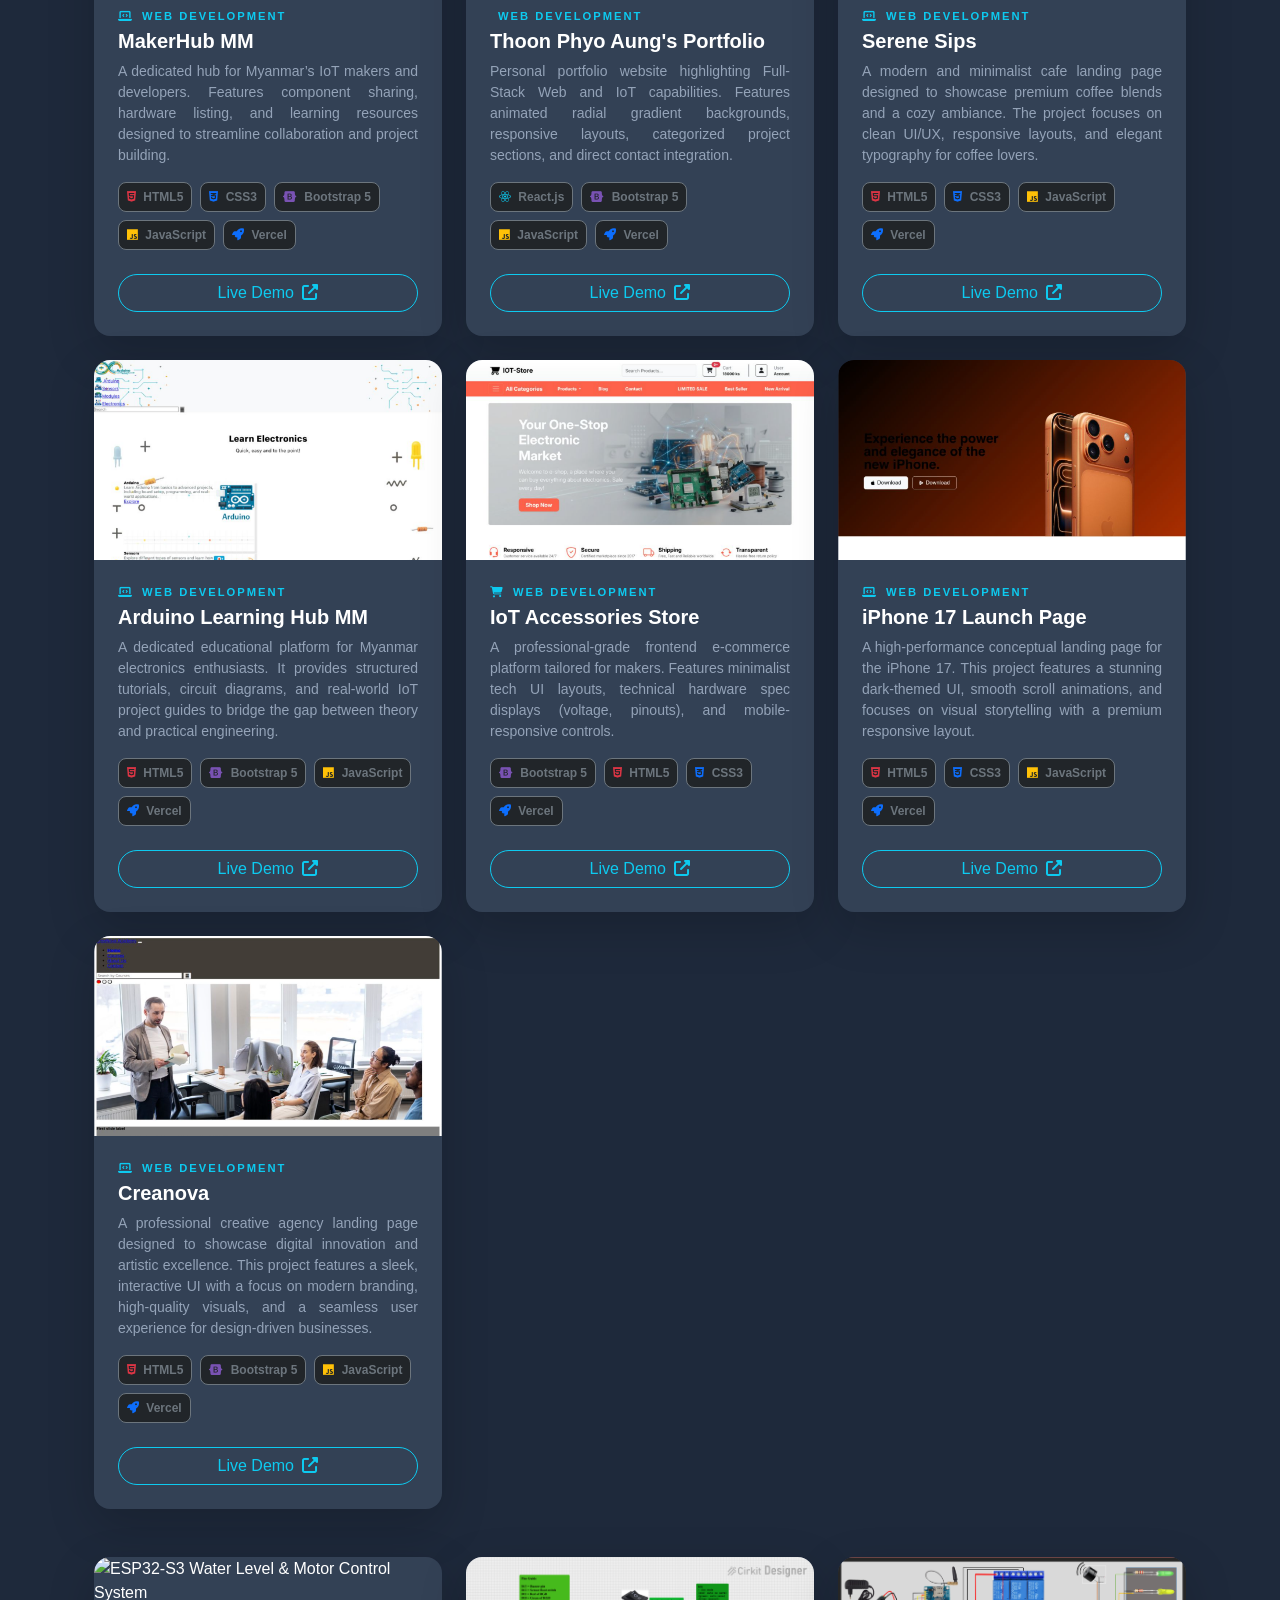
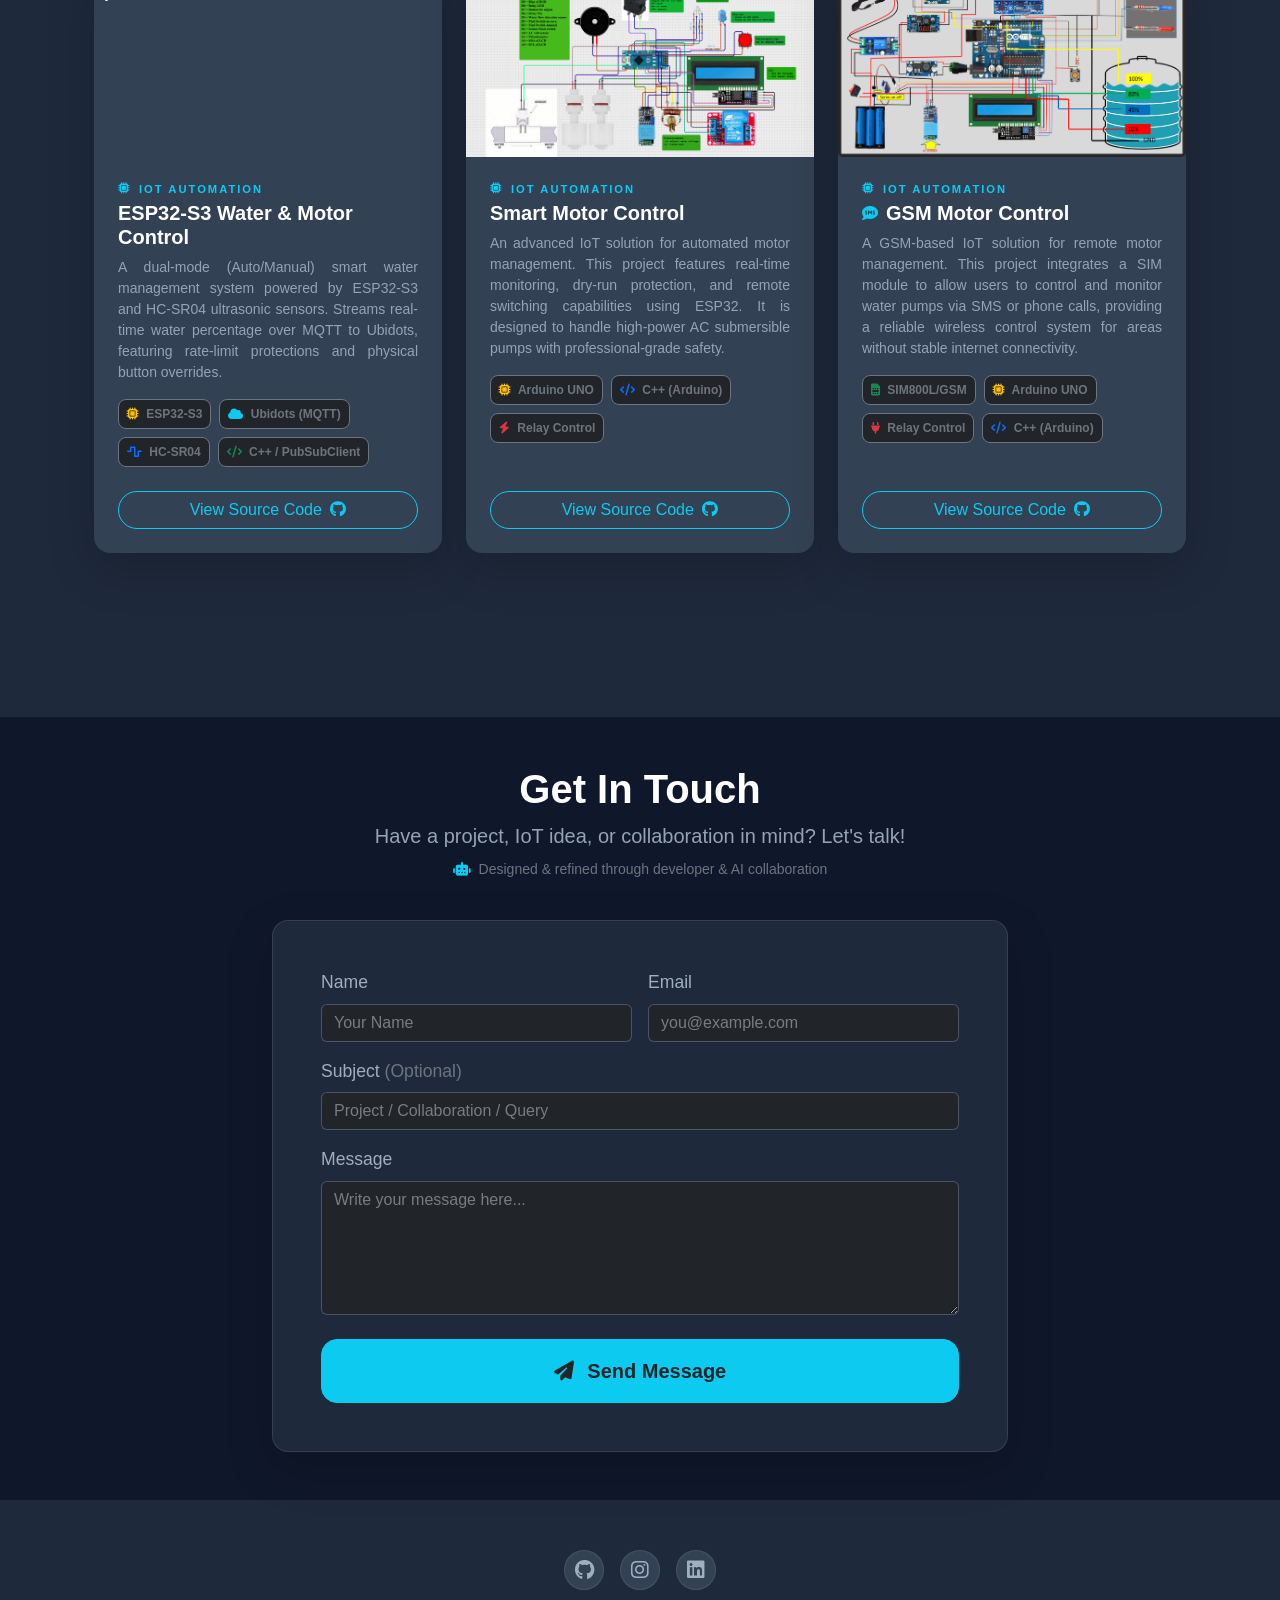
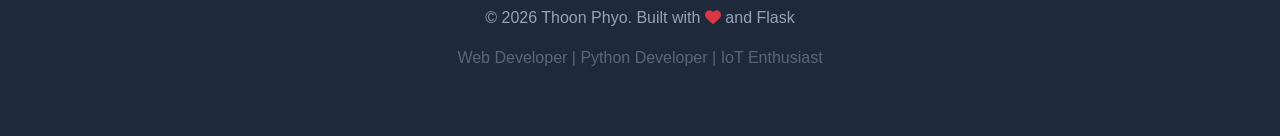
==== commit 0c51bcc4: "27.07.2026 updated, new projects added, contact form updated" ====
--- a/index.html
+++ b/index.html
@@ -108,8 +108,9 @@
               type="button"
               class="btn btn-gradient btn-lg rounded-pill fw-bold text-white hero-buttons"
             >
-              <i class="fa-solid fa-diagram-project"></i>
-              View Projects
+              <a class="nav-link" href="#projects">
+                <i class="fa-solid fa-diagram-project"></i> View Projects</a
+              >
             </button>
             <button
               type="button"
@@ -124,7 +125,7 @@
           <!-- social icons link -->
           <div class="hero-social">
             <a
-              href="https://github.com/ThoonPhyo"
+              href="https://github.com/ThoonPhyoAung/"
               target="_blank"
               class="social-link"
             >
@@ -137,7 +138,11 @@
             >
               <i class="fab fa-instagram"></i>
             </a>
-            <a href="https://linkedin.com" target="_blank" class="social-link">
+            <a
+              href="https://www.linkedin.com/in/thoon-phyo-3223192b9/"
+              target="_blank"
+              class="social-link"
+            >
               <i class="fab fa-linkedin"></i>
             </a>
           </div>
@@ -216,7 +221,7 @@
         </div>
 
         <div class="row row-cols-1 row-cols-md-2 g-4">
-          <!-- fronted skills -->
+          <!-- frontend skills -->
           <div class="col-lg-6 mx-auto">
             <div class="card skill-card border-0 shadow-lg h-100">
               <div class="card-body p-4 p-lg-5">
@@ -243,7 +248,15 @@
                   </span>
 
                   <span class="badge py-2 px-3 rounded-pill skill-badge fs-6">
+                    <i class="fab fa-react text-info me-1"></i> React
+                  </span>
+
+                  <span class="badge py-2 px-3 rounded-pill skill-badge fs-6">
                     <i class="fab fa-bootstrap text-purple me-1"></i> Bootstrap
+                  </span>
+
+                  <span class="badge py-2 px-3 rounded-pill skill-badge fs-6">
+                    <i class="fas fa-wind text-info me-1"></i> Tailwind CSS
                   </span>
                 </div>
               </div>
@@ -267,6 +280,11 @@
                   <span class="badge py-2 px-3 rounded-pill skill-badge fs-6">
                     <i class="fab fa-python text-warning me-1"></i> Python
                   </span>
+
+                  <span class="badge py-2 px-3 rounded-pill skill-badge fs-6">
+                    <i class="fas fa-cubes text-success me-1"></i> Django
+                  </span>
+
                   <span class="badge py-2 px-3 rounded-pill skill-badge fs-6">
                     <i class="fas fa-flask text-light me-1"></i> Flask
                   </span>
@@ -342,60 +360,63 @@
         <div class="p-5 text-center">
           <h2 class="h1 text-white fw-bold">My Projects</h2>
           <p class="lead about-title-label">
-            Showcasing my work in Web Development & IoT
+            Showcasing my work in Web Development &amp; IoT
           </p>
         </div>
 
+        <!-- Filter Buttons -->
         <div class="d-grid gap-3 d-sm-flex justify-content-sm-center mt-5">
           <button
             type="button"
             class="btn btn-outline-light btn-lg rounded-pill projects-btn active"
+            data-filter="all"
           >
-            <i class="fas fa-th-large me-1"></i>
-            All
+            <i class="fas fa-th-large me-1"></i> All
           </button>
           <button
             type="button"
             class="btn btn-outline-light btn-lg rounded-pill projects-btn"
+            data-filter="web"
           >
-            <i class="fas fa-globe me-1"></i>
-            Web Dev
+            <i class="fas fa-globe me-1"></i> Web Dev
           </button>
           <button
             type="button"
             class="btn btn-outline-light btn-lg rounded-pill projects-btn"
+            data-filter="iot"
           >
-            <i class="fas fa-microchip me-1"></i>
-            IoT
+            <i class="fas fa-microchip me-1"></i> IoT
           </button>
         </div>
 
         <div class="album py-5">
           <div class="container">
-            <!-- web projects -->
+            <!-- Web Development Section -->
             <div
-              class="row row-cols-1 row-cols-sm-2 row-cols-md-3 g-4 mb-3"
+              class="row row-cols-1 row-cols-sm-2 row-cols-md-3 g-4 mb-5 project-row"
               id="web-dev"
             >
               <!-- project 1 -->
-              <div class="col-lg-4 col-md-6 mb-4">
+              <!-- Project: MakerHub MM Platform -->
+              <div class="col project-card-item" data-category="web">
                 <div
                   class="card project-card border-0 shadow-lg h-100 rounded-4"
                 >
                   <div class="project-img-container">
                     <div class="github-slide-tab text-center">
                       <a
-                        href="https://github.com/ThoonPhyo/Arduino-Learning-Hub/"
+                        href="https://github.com/ThoonPhyoAung/makerhub-mm"
                         target="_blank"
+                        rel="noopener noreferrer"
                       >
                         <i class="fab fa-github"></i> GitHub Code
                       </a>
                     </div>
 
                     <img
-                      src="images/a_l_h.png"
+                      src="images/makerhub_mm.png"
                       class="card-img"
-                      alt="Project"
+                      alt="MakerHub MM Web Platform"
                     />
                   </div>
 
@@ -411,21 +432,21 @@
                     >
                       <i class="fas fa-laptop-code me-2"></i> Web Development
                     </div>
+
                     <div
                       class="d-flex align-items-center justify-content-center justify-content-lg-start mb-2"
                     >
-                      <!-- <i class="fas fa-microchip text-info me-2"></i> -->
-                      <h5 class="fw-bold mb-0">Arduino Learning Hub MM</h5>
+                      <h5 class="fw-bold mb-0">MakerHub MM</h5>
                     </div>
 
                     <p
                       class="project-text small mb-3"
                       style="text-align: justify; min-height: 80px"
                     >
-                      A dedicated educational platform for Myanmar electronics
-                      enthusiasts. It provides structured tutorials, circuit
-                      diagrams, and real-world IoT project guides to bridge the
-                      gap between theory and practical engineering.
+                      A dedicated hub for Myanmar’s IoT makers and developers.
+                      Features component sharing, hardware listing, and learning
+                      resources designed to streamline collaboration and project
+                      building.
                     </p>
 
                     <div
@@ -435,6 +456,11 @@
                         class="badge bg-dark border border-secondary text-secondary p-2 rounded-3"
                       >
                         <i class="fab fa-html5 text-danger me-1"></i> HTML5
+                      </span>
+                      <span
+                        class="badge bg-dark border border-secondary text-secondary p-2 rounded-3"
+                      >
+                        <i class="fab fa-css3-alt text-primary me-1"></i> CSS3
                       </span>
                       <span
                         class="badge bg-dark border border-secondary text-secondary p-2 rounded-3"
@@ -458,8 +484,9 @@
                     </div>
 
                     <a
-                      href="https://arduino-learning-hub-mm.vercel.app/"
+                      href="https://makerhub-mm.vercel.app/"
                       target="_blank"
+                      rel="noopener noreferrer"
                       class="btn btn-outline-info w-100 rounded-pill"
                     >
                       Live Demo <i class="fas fa-external-link-alt ms-1"></i>
@@ -467,25 +494,28 @@
                   </div>
                 </div>
               </div>
+
               <!-- project 2 -->
-              <div class="col-lg-4 col-md-6 mb-4">
+              <!-- Project: Personal Developer Portfolio -->
+              <div class="col project-card-item" data-category="web">
                 <div
                   class="card project-card border-0 shadow-lg h-100 rounded-4"
                 >
                   <div class="project-img-container">
                     <div class="github-slide-tab text-center">
                       <a
-                        href="https://github.com/ThoonPhyo/Serene-Sips/"
+                        href="https://github.com/ThoonPhyoAung/my-portfolio"
                         target="_blank"
+                        rel="noopener noreferrer"
                       >
                         <i class="fab fa-github"></i> GitHub Code
                       </a>
                     </div>
 
                     <img
-                      src="images/serenesips.png"
+                      src="images/my-portfolio.png"
                       class="card-img"
-                      alt="Project"
+                      alt="Thoon Phyo Aung Developer Portfolio"
                     />
                   </div>
 
@@ -499,23 +529,23 @@
                         font-weight: 600;
                       "
                     >
-                      <i class="fas fa-laptop-code me-2"></i> Web Development
-                    </div>
+                      <i class="fas fa-user-code me-2"></i> Web Development
+                    </div>
+
                     <div
                       class="d-flex align-items-center justify-content-center justify-content-lg-start mb-2"
                     >
-                      <!-- <i class="fas fa-mug-hot text-info me-2"></i> -->
-                      <h5 class="fw-bold mb-0">Serene Sips</h5>
+                      <h5 class="fw-bold mb-0">Thoon Phyo Aung's Portfolio</h5>
                     </div>
 
                     <p
                       class="project-text small mb-3"
                       style="text-align: justify; min-height: 80px"
                     >
-                      A modern and minimalist cafe landing page designed to
-                      showcase premium coffee blends and a cozy ambiance. The
-                      project focuses on clean UI/UX, responsive layouts, and
-                      elegant typography for coffee lovers.
+                      Personal portfolio website highlighting Full-Stack Web and
+                      IoT capabilities. Features animated radial gradient
+                      backgrounds, responsive layouts, categorized project
+                      sections, and direct contact integration.
                     </p>
 
                     <div
@@ -524,12 +554,16 @@
                       <span
                         class="badge bg-dark border border-secondary text-secondary p-2 rounded-3"
                       >
-                        <i class="fab fa-html5 text-danger me-1"></i> HTML5
-                      </span>
-                      <span
-                        class="badge bg-dark border border-secondary text-secondary p-2 rounded-3"
-                      >
-                        <i class="fab fa-css3-alt text-primary me-1"></i> CSS3
+                        <i class="fab fa-react text-info me-1"></i> React.js
+                      </span>
+                      <span
+                        class="badge bg-dark border border-secondary text-secondary p-2 rounded-3"
+                      >
+                        <i
+                          class="fab fa-bootstrap me-1"
+                          style="color: #7952b3"
+                        ></i>
+                        Bootstrap 5
                       </span>
                       <span
                         class="badge bg-dark border border-secondary text-secondary p-2 rounded-3"
@@ -544,8 +578,9 @@
                     </div>
 
                     <a
-                      href="https://serene-sips-neon.vercel.app/"
+                      href="https://my-portfolio-phi-one-20.vercel.app/"
                       target="_blank"
+                      rel="noopener noreferrer"
                       class="btn btn-outline-info w-100 rounded-pill"
                     >
                       Live Demo <i class="fas fa-external-link-alt ms-1"></i>
@@ -553,25 +588,27 @@
                   </div>
                 </div>
               </div>
+
               <!-- project 3 -->
-              <div class="col-lg-4 col-md-6 mb-4">
+              <div class="col project-card-item" data-category="web">
                 <div
                   class="card project-card border-0 shadow-lg h-100 rounded-4"
                 >
                   <div class="project-img-container">
                     <div class="github-slide-tab text-center">
                       <a
-                        href="https://github.com/ThoonPhyo/iphone17-launch-page"
+                        href="https://github.com/ThoonPhyo/Serene-Sips/"
                         target="_blank"
+                        rel="noopener noreferrer"
                       >
                         <i class="fab fa-github"></i> GitHub Code
                       </a>
                     </div>
 
                     <img
-                      src="images/iphone17.png"
+                      src="images/serenesips.png"
                       class="card-img"
-                      alt="Project"
+                      alt="Serene Sips"
                     />
                   </div>
 
@@ -590,18 +627,17 @@
                     <div
                       class="d-flex align-items-center justify-content-center justify-content-lg-start mb-2"
                     >
-                      <!-- <i class="fab fa-apple text-info me-2"></i> -->
-                      <h5 class="fw-bold mb-0">iPhone 17 Launch Page</h5>
+                      <h5 class="fw-bold mb-0">Serene Sips</h5>
                     </div>
 
                     <p
                       class="project-text small mb-3"
                       style="text-align: justify; min-height: 80px"
                     >
-                      A high-performance conceptual landing page for the iPhone
-                      17. This project features a stunning dark-themed UI,
-                      smooth scroll animations, and focuses on visual
-                      storytelling with a premium responsive layout.
+                      A modern and minimalist cafe landing page designed to
+                      showcase premium coffee blends and a cozy ambiance. The
+                      project focuses on clean UI/UX, responsive layouts, and
+                      elegant typography for coffee lovers.
                     </p>
 
                     <div
@@ -630,8 +666,9 @@
                     </div>
 
                     <a
-                      href="https://iphone17-launch-page.vercel.app/"
+                      href="https://serene-sips-neon.vercel.app/"
                       target="_blank"
+                      rel="noopener noreferrer"
                       class="btn btn-outline-info w-100 rounded-pill"
                     >
                       Live Demo <i class="fas fa-external-link-alt ms-1"></i>
@@ -639,29 +676,27 @@
                   </div>
                 </div>
               </div>
-            </div>
-
-            <!-- iot projects -->
-            <div
-              class="row row-cols-1 row-cols-sm-2 row-cols-md-3 g-4 mt-3"
-              id="iot"
-            >
-              <!-- project 1 -->
-              <div class="col-lg-4 col-md-6 mb-4">
+
+              <!-- project 4 -->
+              <div class="col project-card-item" data-category="iweb">
                 <div
                   class="card project-card border-0 shadow-lg h-100 rounded-4"
                 >
                   <div class="project-img-container">
                     <div class="github-slide-tab text-center">
-                      <a href="https://github.com/ThoonPhyo" target="_blank">
+                      <a
+                        href="https://github.com/ThoonPhyo/Arduino-Learning-Hub/"
+                        target="_blank"
+                        rel="noopener noreferrer"
+                      >
                         <i class="fab fa-github"></i> GitHub Code
                       </a>
                     </div>
 
                     <img
-                      src="images/crenova.png"
+                      src="images/a_l_h.png"
                       class="card-img"
-                      alt="Project"
+                      alt="Arduino Learning Hub MM"
                     />
                   </div>
 
@@ -680,19 +715,17 @@
                     <div
                       class="d-flex align-items-center justify-content-center justify-content-lg-start mb-2"
                     >
-                      <!-- <i class="fas fa-lightbulb text-info me-2"></i> -->
-                      <h5 class="fw-bold mb-0">Creanova</h5>
+                      <h5 class="fw-bold mb-0">Arduino Learning Hub MM</h5>
                     </div>
 
                     <p
                       class="project-text small mb-3"
                       style="text-align: justify; min-height: 80px"
                     >
-                      A professional creative agency landing page designed to
-                      showcase digital innovation and artistic excellence. This
-                      project features a sleek, interactive UI with a focus on
-                      modern branding, high-quality visuals, and a seamless user
-                      experience for design-driven businesses.
+                      A dedicated educational platform for Myanmar electronics
+                      enthusiasts. It provides structured tutorials, circuit
+                      diagrams, and real-world IoT project guides to bridge the
+                      gap between theory and practical engineering.
                     </p>
 
                     <div
@@ -725,8 +758,9 @@
                     </div>
 
                     <a
-                      href="https://creanova-iota.vercel.app/"
+                      href="https://arduino-learning-hub-mm.vercel.app/"
                       target="_blank"
+                      rel="noopener noreferrer"
                       class="btn btn-outline-info w-100 rounded-pill"
                     >
                       Live Demo <i class="fas fa-external-link-alt ms-1"></i>
@@ -735,22 +769,27 @@
                 </div>
               </div>
 
-              <!-- project 2 -->
-              <div class="col-lg-4 col-md-6 mb-4">
+              <!-- project 5 -->
+              <!-- Project: IoT Store E-Commerce Frontend -->
+              <div class="col project-card-item" data-category="web">
                 <div
                   class="card project-card border-0 shadow-lg h-100 rounded-4"
                 >
                   <div class="project-img-container">
                     <div class="github-slide-tab text-center">
-                      <a href="https://github.com/ThoonPhyo" target="_blank">
+                      <a
+                        href="https://github.com/ThoonPhyoAung/iot-store-html-css"
+                        target="_blank"
+                        rel="noopener noreferrer"
+                      >
                         <i class="fab fa-github"></i> GitHub Code
                       </a>
                     </div>
 
                     <img
-                      src="images/circuit_image.png"
+                      src="images/iot-store-html-css.png"
                       class="card-img"
-                      alt="Project"
+                      alt="IoT Accessories E-commerce Store"
                     />
                   </div>
 
@@ -764,24 +803,23 @@
                         font-weight: 600;
                       "
                     >
-                      <i class="fas fa-microchip me-2"></i> IoT Automation
+                      <i class="fas fa-shopping-cart me-2"></i> Web Development
                     </div>
 
                     <div
                       class="d-flex align-items-center justify-content-center justify-content-lg-start mb-2"
                     >
-                      <h5 class="fw-bold mb-0">Smart Motor Control</h5>
+                      <h5 class="fw-bold mb-0">IoT Accessories Store</h5>
                     </div>
 
                     <p
                       class="project-text small mb-3"
                       style="text-align: justify; min-height: 80px"
                     >
-                      An advanced IoT solution for automated motor management.
-                      This project features real-time monitoring, dry-run
-                      protection, and remote switching capabilities using ESP32.
-                      It is designed to handle high-power AC submersible pumps
-                      with professional-grade safety.
+                      A professional-grade frontend e-commerce platform tailored
+                      for makers. Features minimalist tech UI layouts, technical
+                      hardware spec displays (voltage, pinouts), and
+                      mobile-responsive controls.
                     </p>
 
                     <div
@@ -790,50 +828,61 @@
                       <span
                         class="badge bg-dark border border-secondary text-secondary p-2 rounded-3"
                       >
-                        <i class="fas fa-microchip text-warning me-1"></i>
-                        Arduino UNO
-                      </span>
-                      <span
-                        class="badge bg-dark border border-secondary text-secondary p-2 rounded-3"
-                      >
-                        <i class="fas fa-code text-primary me-1"></i> C++
-                        (Arduino)
-                      </span>
-                      <span
-                        class="badge bg-dark border border-secondary text-secondary p-2 rounded-3"
-                      >
-                        <i class="fas fa-bolt text-danger me-1"></i> Relay
-                        Control
+                        <i
+                          class="fab fa-bootstrap me-1"
+                          style="color: #7952b3"
+                        ></i>
+                        Bootstrap 5
+                      </span>
+                      <span
+                        class="badge bg-dark border border-secondary text-secondary p-2 rounded-3"
+                      >
+                        <i class="fab fa-html5 text-danger me-1"></i> HTML5
+                      </span>
+                      <span
+                        class="badge bg-dark border border-secondary text-secondary p-2 rounded-3"
+                      >
+                        <i class="fab fa-css3-alt text-primary me-1"></i> CSS3
+                      </span>
+                      <span
+                        class="badge bg-dark border border-secondary text-secondary p-2 rounded-3"
+                      >
+                        <i class="fas fa-rocket text-primary me-1"></i> Vercel
                       </span>
                     </div>
 
                     <a
-                      href="https://github.com/ThoonPhyo/Arduino-Smart-Motar-Control-V-2.0"
+                      href="https://iot-store-html-css.vercel.app/"
                       target="_blank"
+                      rel="noopener noreferrer"
                       class="btn btn-outline-info w-100 rounded-pill"
                     >
-                      View Source Code <i class="fab fa-github ms-1"></i>
+                      Live Demo <i class="fas fa-external-link-alt ms-1"></i>
                     </a>
                   </div>
                 </div>
               </div>
 
-              <!-- project 3 -->
-              <div class="col-lg-4 col-md-6 mb-4">
+              <!-- project 6 -->
+              <div class="col project-card-item" data-category="web">
                 <div
                   class="card project-card border-0 shadow-lg h-100 rounded-4"
                 >
                   <div class="project-img-container">
                     <div class="github-slide-tab text-center">
-                      <a href="https://github.com/ThoonPhyo" target="_blank">
+                      <a
+                        href="https://github.com/ThoonPhyo/iphone17-launch-page"
+                        target="_blank"
+                        rel="noopener noreferrer"
+                      >
                         <i class="fab fa-github"></i> GitHub Code
                       </a>
                     </div>
 
                     <img
-                      src="images/Screenshot 2026-03-20 065217.png"
+                      src="images/iphone17.png"
                       class="card-img"
-                      alt="Project"
+                      alt="iPhone 17 Launch Page"
                     />
                   </div>
 
@@ -847,13 +896,385 @@
                         font-weight: 600;
                       "
                     >
+                      <i class="fas fa-laptop-code me-2"></i> Web Development
+                    </div>
+                    <div
+                      class="d-flex align-items-center justify-content-center justify-content-lg-start mb-2"
+                    >
+                      <h5 class="fw-bold mb-0">iPhone 17 Launch Page</h5>
+                    </div>
+
+                    <p
+                      class="project-text small mb-3"
+                      style="text-align: justify; min-height: 80px"
+                    >
+                      A high-performance conceptual landing page for the iPhone
+                      17. This project features a stunning dark-themed UI,
+                      smooth scroll animations, and focuses on visual
+                      storytelling with a premium responsive layout.
+                    </p>
+
+                    <div
+                      class="mb-4 d-flex flex-wrap justify-content-center justify-content-lg-start gap-2"
+                    >
+                      <span
+                        class="badge bg-dark border border-secondary text-secondary p-2 rounded-3"
+                      >
+                        <i class="fab fa-html5 text-danger me-1"></i> HTML5
+                      </span>
+                      <span
+                        class="badge bg-dark border border-secondary text-secondary p-2 rounded-3"
+                      >
+                        <i class="fab fa-css3-alt text-primary me-1"></i> CSS3
+                      </span>
+                      <span
+                        class="badge bg-dark border border-secondary text-secondary p-2 rounded-3"
+                      >
+                        <i class="fab fa-js text-warning me-1"></i> JavaScript
+                      </span>
+                      <span
+                        class="badge bg-dark border border-secondary text-secondary p-2 rounded-3"
+                      >
+                        <i class="fas fa-rocket text-primary me-1"></i> Vercel
+                      </span>
+                    </div>
+
+                    <a
+                      href="https://iphone17-launch-page.vercel.app/"
+                      target="_blank"
+                      rel="noopener noreferrer"
+                      class="btn btn-outline-info w-100 rounded-pill"
+                    >
+                      Live Demo <i class="fas fa-external-link-alt ms-1"></i>
+                    </a>
+                  </div>
+                </div>
+              </div>
+
+              <!-- project 7 -->
+              <div class="col project-card-item" data-category="web">
+                <div
+                  class="card project-card border-0 shadow-lg h-100 rounded-4"
+                >
+                  <div class="project-img-container">
+                    <div class="github-slide-tab text-center">
+                      <a
+                        href="https://github.com/ThoonPhyo/Creanova"
+                        target="_blank"
+                        rel="noopener noreferrer"
+                      >
+                        <i class="fab fa-github"></i> GitHub Code
+                      </a>
+                    </div>
+
+                    <img
+                      src="images/crenova.png"
+                      class="card-img"
+                      alt="Creanova"
+                    />
+                  </div>
+
+                  <div class="card-body p-4 text-white">
+                    <div
+                      class="d-flex align-items-center justify-content-center justify-content-lg-start mb-1 text-info"
+                      style="
+                        font-size: 0.7rem;
+                        letter-spacing: 2px;
+                        text-transform: uppercase;
+                        font-weight: 600;
+                      "
+                    >
+                      <i class="fas fa-laptop-code me-2"></i> Web Development
+                    </div>
+                    <div
+                      class="d-flex align-items-center justify-content-center justify-content-lg-start mb-2"
+                    >
+                      <h5 class="fw-bold mb-0">Creanova</h5>
+                    </div>
+
+                    <p
+                      class="project-text small mb-3"
+                      style="text-align: justify; min-height: 80px"
+                    >
+                      A professional creative agency landing page designed to
+                      showcase digital innovation and artistic excellence. This
+                      project features a sleek, interactive UI with a focus on
+                      modern branding, high-quality visuals, and a seamless user
+                      experience for design-driven businesses.
+                    </p>
+
+                    <div
+                      class="mb-4 d-flex flex-wrap justify-content-center justify-content-lg-start gap-2"
+                    >
+                      <span
+                        class="badge bg-dark border border-secondary text-secondary p-2 rounded-3"
+                      >
+                        <i class="fab fa-html5 text-danger me-1"></i> HTML5
+                      </span>
+                      <span
+                        class="badge bg-dark border border-secondary text-secondary p-2 rounded-3"
+                      >
+                        <i
+                          class="fab fa-bootstrap me-1"
+                          style="color: #7952b3"
+                        ></i>
+                        Bootstrap 5
+                      </span>
+                      <span
+                        class="badge bg-dark border border-secondary text-secondary p-2 rounded-3"
+                      >
+                        <i class="fab fa-js text-warning me-1"></i> JavaScript
+                      </span>
+                      <span
+                        class="badge bg-dark border border-secondary text-secondary p-2 rounded-3"
+                      >
+                        <i class="fas fa-rocket text-primary me-1"></i> Vercel
+                      </span>
+                    </div>
+
+                    <a
+                      href="https://creanova-iota.vercel.app/"
+                      target="_blank"
+                      rel="noopener noreferrer"
+                      class="btn btn-outline-info w-100 rounded-pill"
+                    >
+                      Live Demo <i class="fas fa-external-link-alt ms-1"></i>
+                    </a>
+                  </div>
+                </div>
+              </div>
+            </div>
+
+            <!-- iot projects -->
+            <div
+              class="row row-cols-1 row-cols-sm-2 row-cols-md-3 g-4 mb-3 project-row"
+              id="iot"
+            >
+              <!-- project 1 -->
+              <!-- Project: ESP32-S3 Water Level & Motor Control System -->
+              <div class="col project-card-item" data-category="iot">
+                <div
+                  class="card project-card border-0 shadow-lg h-100 rounded-4"
+                >
+                  <div class="project-img-container">
+                    <div class="github-slide-tab text-center">
+                      <a
+                        href="https://github.com/ThoonPhyoAung/esp32-ubidots-waterlevel"
+                        target="_blank"
+                        rel="noopener noreferrer"
+                      >
+                        <i class="fab fa-github"></i> GitHub Code
+                      </a>
+                    </div>
+
+                    <img
+                      src="https://github.com/ThoonPhyoAung/esp32-ubidots-waterlevel/blob/main/circuit_image.png?raw=true"
+                      class="card-img"
+                      alt="ESP32-S3 Water Level & Motor Control System"
+                    />
+                  </div>
+
+                  <div class="card-body p-4 text-white">
+                    <div
+                      class="d-flex align-items-center justify-content-center justify-content-lg-start mb-1 text-info"
+                      style="
+                        font-size: 0.7rem;
+                        letter-spacing: 2px;
+                        text-transform: uppercase;
+                        font-weight: 600;
+                      "
+                    >
                       <i class="fas fa-microchip me-2"></i> IoT Automation
                     </div>
+
                     <div
                       class="d-flex align-items-center justify-content-center justify-content-lg-start mb-2"
                     >
+                      <h5 class="fw-bold mb-0">
+                        ESP32-S3 Water &amp; Motor Control
+                      </h5>
+                    </div>
+
+                    <p
+                      class="project-text small mb-3"
+                      style="text-align: justify; min-height: 80px"
+                    >
+                      A dual-mode (Auto/Manual) smart water management system
+                      powered by ESP32-S3 and HC-SR04 ultrasonic sensors.
+                      Streams real-time water percentage over MQTT to Ubidots,
+                      featuring rate-limit protections and physical button
+                      overrides.
+                    </p>
+
+                    <div
+                      class="mb-4 d-flex flex-wrap justify-content-center justify-content-lg-start gap-2"
+                    >
+                      <span
+                        class="badge bg-dark border border-secondary text-secondary p-2 rounded-3"
+                      >
+                        <i class="fas fa-microchip text-warning me-1"></i>
+                        ESP32-S3
+                      </span>
+                      <span
+                        class="badge bg-dark border border-secondary text-secondary p-2 rounded-3"
+                      >
+                        <i class="fas fa-cloud text-info me-1"></i> Ubidots
+                        (MQTT)
+                      </span>
+                      <span
+                        class="badge bg-dark border border-secondary text-secondary p-2 rounded-3"
+                      >
+                        <i class="fas fa-wave-square text-primary me-1"></i>
+                        HC-SR04
+                      </span>
+                      <span
+                        class="badge bg-dark border border-secondary text-secondary p-2 rounded-3"
+                      >
+                        <i class="fas fa-code text-success me-1"></i> C++ /
+                        PubSubClient
+                      </span>
+                    </div>
+
+                    <a
+                      href="https://github.com/ThoonPhyoAung/esp32-ubidots-waterlevel"
+                      target="_blank"
+                      rel="noopener noreferrer"
+                      class="btn btn-outline-info w-100 rounded-pill"
+                    >
+                      View Source Code <i class="fab fa-github ms-1"></i>
+                    </a>
+                  </div>
+                </div>
+              </div>
+
+              <!-- project 2 -->
+              <div class="col project-card-item" data-category="iot">
+                <div
+                  class="card project-card border-0 shadow-lg h-100 rounded-4"
+                >
+                  <div class="project-img-container">
+                    <div class="github-slide-tab text-center">
+                      <a
+                        href="https://github.com/ThoonPhyo/Arduino-Smart-Motar-Control-V-2.0"
+                        target="_blank"
+                        rel="noopener noreferrer"
+                      >
+                        <i class="fab fa-github"></i> GitHub Code
+                      </a>
+                    </div>
+
+                    <img
+                      src="images/circuit_image.png"
+                      class="card-img"
+                      alt="Smart Motor Control"
+                    />
+                  </div>
+
+                  <div class="card-body p-4 text-white">
+                    <div
+                      class="d-flex align-items-center justify-content-center justify-content-lg-start mb-1 text-info"
+                      style="
+                        font-size: 0.7rem;
+                        letter-spacing: 2px;
+                        text-transform: uppercase;
+                        font-weight: 600;
+                      "
+                    >
+                      <i class="fas fa-microchip me-2"></i> IoT Automation
+                    </div>
+
+                    <div
+                      class="d-flex align-items-center justify-content-center justify-content-lg-start mb-2"
+                    >
+                      <h5 class="fw-bold mb-0">Smart Motor Control</h5>
+                    </div>
+
+                    <p
+                      class="project-text small mb-3"
+                      style="text-align: justify; min-height: 80px"
+                    >
+                      An advanced IoT solution for automated motor management.
+                      This project features real-time monitoring, dry-run
+                      protection, and remote switching capabilities using ESP32.
+                      It is designed to handle high-power AC submersible pumps
+                      with professional-grade safety.
+                    </p>
+
+                    <div
+                      class="mb-4 d-flex flex-wrap justify-content-center justify-content-lg-start gap-2"
+                    >
+                      <span
+                        class="badge bg-dark border border-secondary text-secondary p-2 rounded-3"
+                      >
+                        <i class="fas fa-microchip text-warning me-1"></i>
+                        Arduino UNO
+                      </span>
+                      <span
+                        class="badge bg-dark border border-secondary text-secondary p-2 rounded-3"
+                      >
+                        <i class="fas fa-code text-primary me-1"></i> C++
+                        (Arduino)
+                      </span>
+                      <span
+                        class="badge bg-dark border border-secondary text-secondary p-2 rounded-3"
+                      >
+                        <i class="fas fa-bolt text-danger me-1"></i> Relay
+                        Control
+                      </span>
+                    </div>
+
+                    <a
+                      href="https://github.com/ThoonPhyo/Arduino-Smart-Motar-Control-V-2.0"
+                      target="_blank"
+                      rel="noopener noreferrer"
+                      class="btn btn-outline-info w-100 rounded-pill"
+                    >
+                      View Source Code <i class="fab fa-github ms-1"></i>
+                    </a>
+                  </div>
+                </div>
+              </div>
+
+              <!-- project 3 -->
+              <div class="col project-card-item" data-category="iot">
+                <div
+                  class="card project-card border-0 shadow-lg h-100 rounded-4"
+                >
+                  <div class="project-img-container">
+                    <div class="github-slide-tab text-center">
+                      <a
+                        href="https://github.com/ThoonPhyo/Smart-Motar-Control"
+                        target="_blank"
+                        rel="noopener noreferrer"
+                      >
+                        <i class="fab fa-github"></i> GitHub Code
+                      </a>
+                    </div>
+
+                    <img
+                      src="images/Screenshot 2026-03-20 065217.png"
+                      class="card-img"
+                      alt="GSM Motor Control"
+                    />
+                  </div>
+
+                  <div class="card-body p-4 text-white">
+                    <div
+                      class="d-flex align-items-center justify-content-center justify-content-lg-start mb-1 text-info"
+                      style="
+                        font-size: 0.7rem;
+                        letter-spacing: 2px;
+                        text-transform: uppercase;
+                        font-weight: 600;
+                      "
+                    >
+                      <i class="fas fa-microchip me-2"></i> IoT Automation
+                    </div>
+                    <div
+                      class="d-flex align-items-center justify-content-center justify-content-lg-start mb-2"
+                    >
                       <i class="fas fa-sms text-info me-2"></i>
-                      <h5 class="fw-bold mb-0">Smart Motor Control</h5>
+                      <h5 class="fw-bold mb-0">GSM Motor Control</h5>
                     </div>
 
                     <p
@@ -899,6 +1320,7 @@
                     <a
                       href="https://github.com/ThoonPhyo/Smart-Motar-Control"
                       target="_blank"
+                      rel="noopener noreferrer"
                       class="btn btn-outline-info w-100 rounded-pill"
                     >
                       View Source Code <i class="fab fa-github ms-1"></i>
@@ -912,64 +1334,140 @@
       </div>
     </section>
 
-    <!-- contact section -->
-    <section class="contact-section" id="contact">
+    <!-- Filter Logic -->
+    <script>
+      document.addEventListener("DOMContentLoaded", () => {
+        const filterBtns = document.querySelectorAll(".projects-btn");
+        const webSection = document.getElementById("web-dev");
+        const iotSection = document.getElementById("iot");
+
+        if (!webSection || !iotSection) return;
+
+        filterBtns.forEach((btn) => {
+          btn.addEventListener("click", () => {
+            // 1. Update Active State on Buttons
+            filterBtns.forEach((b) => b.classList.remove("active"));
+            btn.classList.add("active");
+
+            const filter = btn.getAttribute("data-filter");
+
+            // 2. Smoothly Toggle Sections
+            const toggleDisplay = (element, show) => {
+              if (show) {
+                element.style.display = "flex";
+                setTimeout(() => {
+                  element.style.opacity = "1";
+                }, 10);
+              } else {
+                element.style.opacity = "0";
+                element.style.display = "none";
+              }
+            };
+
+            if (filter === "all") {
+              toggleDisplay(webSection, true);
+              toggleDisplay(iotSection, true);
+            } else if (filter === "web") {
+              toggleDisplay(webSection, true);
+              toggleDisplay(iotSection, false);
+            } else if (filter === "iot") {
+              toggleDisplay(webSection, false);
+              toggleDisplay(iotSection, true);
+            }
+          });
+        });
+      });
+    </script>
+
+    <!-- =================================================================================== -->
+    <!-- Contact Section - Formspree Connected & AI Assisted  (Formspree Connected)          -->
+    <!-- =================================================================================== -->
+    <section class="contact-section py-5" id="contact">
       <div class="container">
         <div class="row justify-content-center">
           <div class="col-12 text-center mb-4">
             <h2 class="h1 text-white fw-bold">Get In Touch</h2>
-            <p class="lead about-title-label">
-              Have a project in mind? Let's talk!
+            <p class="lead about-title-label mb-2">
+              Have a project, IoT idea, or collaboration in mind? Let's talk!
+            </p>
+            <!-- Acknowledgment of AI collaboration -->
+            <p class="text-secondary small">
+              <i class="fas fa-robot me-1 text-info"></i> Designed &amp; refined
+              through developer &amp; AI collaboration
             </p>
           </div>
-
-          <div
-            class="col-11 col-md-8 col-lg-6 mx-auto p-4 p-md-5 contact-form mb-0"
-          >
-            <form class="needs-validation" novalidate="">
-              <div class="row g-3">
-                <div class="col-sm-6">
-                  <label for="Name" class="form-label">Name</label>
-                  <input type="text" class="form-control" id="Name" required />
+        </div>
+
+        <div class="row justify-content-center">
+          <!-- Centered Working Formspree Contact Form -->
+          <div class="col-lg-8 col-md-10">
+            <div
+              class="p-4 p-md-5 contact-form rounded-4 border border-secondary border-opacity-25 bg-dark text-white shadow-lg"
+            >
+              <form
+                action="https://formspree.io/f/xlgqalwr"
+                method="POST"
+                class="needs-validation"
+              >
+                <div class="row g-3">
+                  <div class="col-sm-6">
+                    <label for="Name" class="form-label">Name</label>
+                    <input
+                      type="text"
+                      name="name"
+                      class="form-control bg-dark text-white border-secondary"
+                      id="Name"
+                      placeholder="Your Name"
+                      required
+                    />
+                  </div>
+
+                  <div class="col-sm-6">
+                    <label for="email" class="form-label">Email</label>
+                    <input
+                      type="email"
+                      name="email"
+                      class="form-control bg-dark text-white border-secondary"
+                      id="email"
+                      placeholder="you@example.com"
+                      required
+                    />
+                  </div>
+
+                  <div class="col-12">
+                    <label for="subject" class="form-label">
+                      Subject <span class="text-secondary">(Optional)</span>
+                    </label>
+                    <input
+                      type="text"
+                      name="subject"
+                      class="form-control bg-dark text-white border-secondary"
+                      id="subject"
+                      placeholder="Project / Collaboration / Query"
+                    />
+                  </div>
+
+                  <div class="col-12">
+                    <label for="message" class="form-label">Message</label>
+                    <textarea
+                      name="message"
+                      class="form-control bg-dark text-white border-secondary"
+                      id="message"
+                      rows="5"
+                      placeholder="Write your message here..."
+                      required
+                    ></textarea>
+                  </div>
                 </div>
 
-                <div class="col-sm-6">
-                  <label for="email" class="form-label">Email</label>
-                  <input
-                    type="email"
-                    class="form-control"
-                    id="email"
-                    placeholder="you@example.com"
-                    required
-                  />
-                </div>
-
-                <div class="col-12">
-                  <label for="subject" class="form-label"
-                    >Subject
-                    <span class="text-secondary">(Optional)</span></label
-                  >
-                  <input type="text" class="form-control" id="subject" />
-                </div>
-
-                <div class="col-12">
-                  <label for="message" class="form-label">Messages</label>
-                  <textarea
-                    class="form-control"
-                    id="message"
-                    rows="5"
-                    required
-                  ></textarea>
-                </div>
-              </div>
-
-              <button
-                class="w-100 btn btn-lg mt-4 rounded-4 p-3 sm-btn"
-                type="submit"
-              >
-                <i class="fa-solid fa-paper-plane me-2"></i> Send Message
-              </button>
-            </form>
+                <button
+                  class="w-100 btn btn-info btn-lg mt-4 rounded-4 p-3 text-dark fw-bold"
+                  type="submit"
+                >
+                  <i class="fa-solid fa-paper-plane me-2"></i> Send Message
+                </button>
+              </form>
+            </div>
           </div>
         </div>
       </div>
@@ -981,7 +1479,7 @@
         <div class="text-center">
           <div class="footer-social mb-3">
             <a
-              href="https://github.com/ThoonPhyo"
+              href="https://github.com/ThoonPhyoAung"
               target="_blank"
               class="footer-social-link"
             >
--- a/css/style.css
+++ b/css/style.css
@@ -93,6 +93,7 @@
 
 /* Gradient Button*/
 .btn-gradient {
+  text-decoration: none;
   background: linear-gradient(135deg, #0ea5e9 0%, #06b6d4 100%);
   color: white !important;
   border: none;
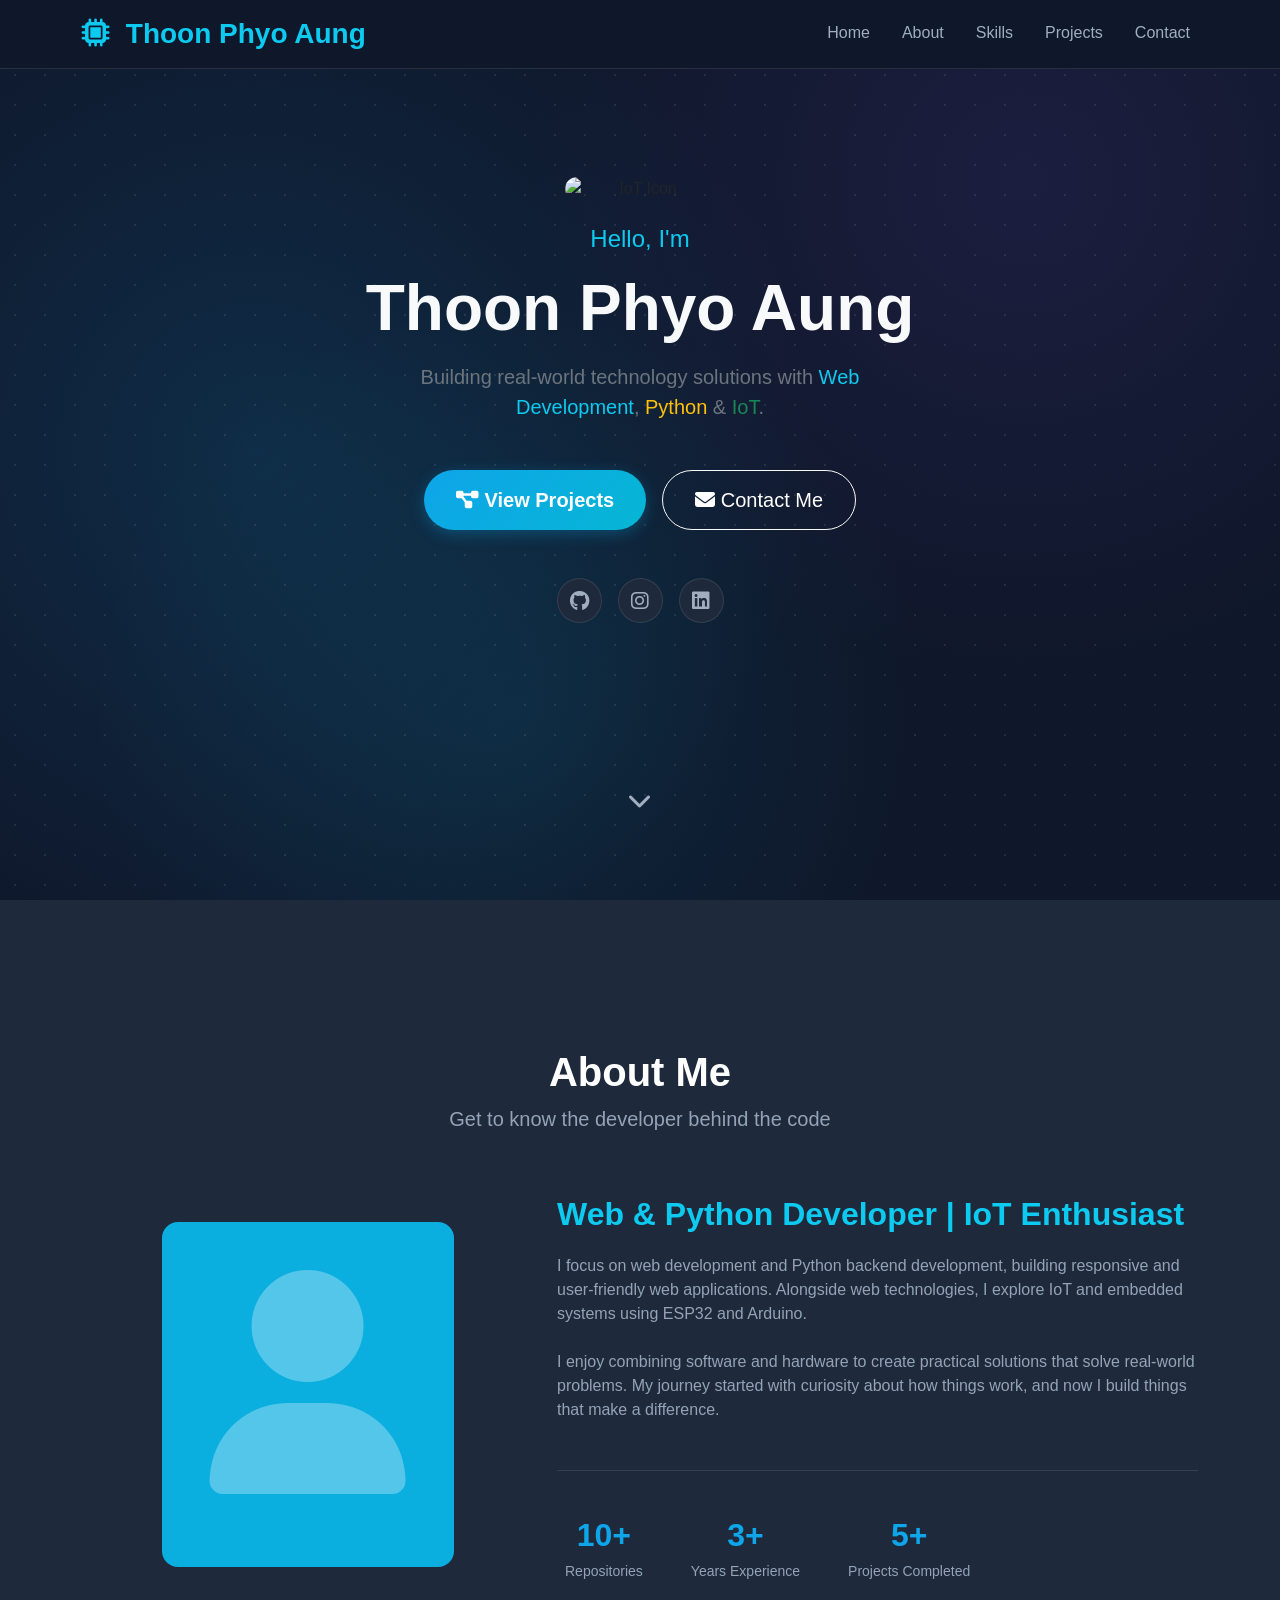
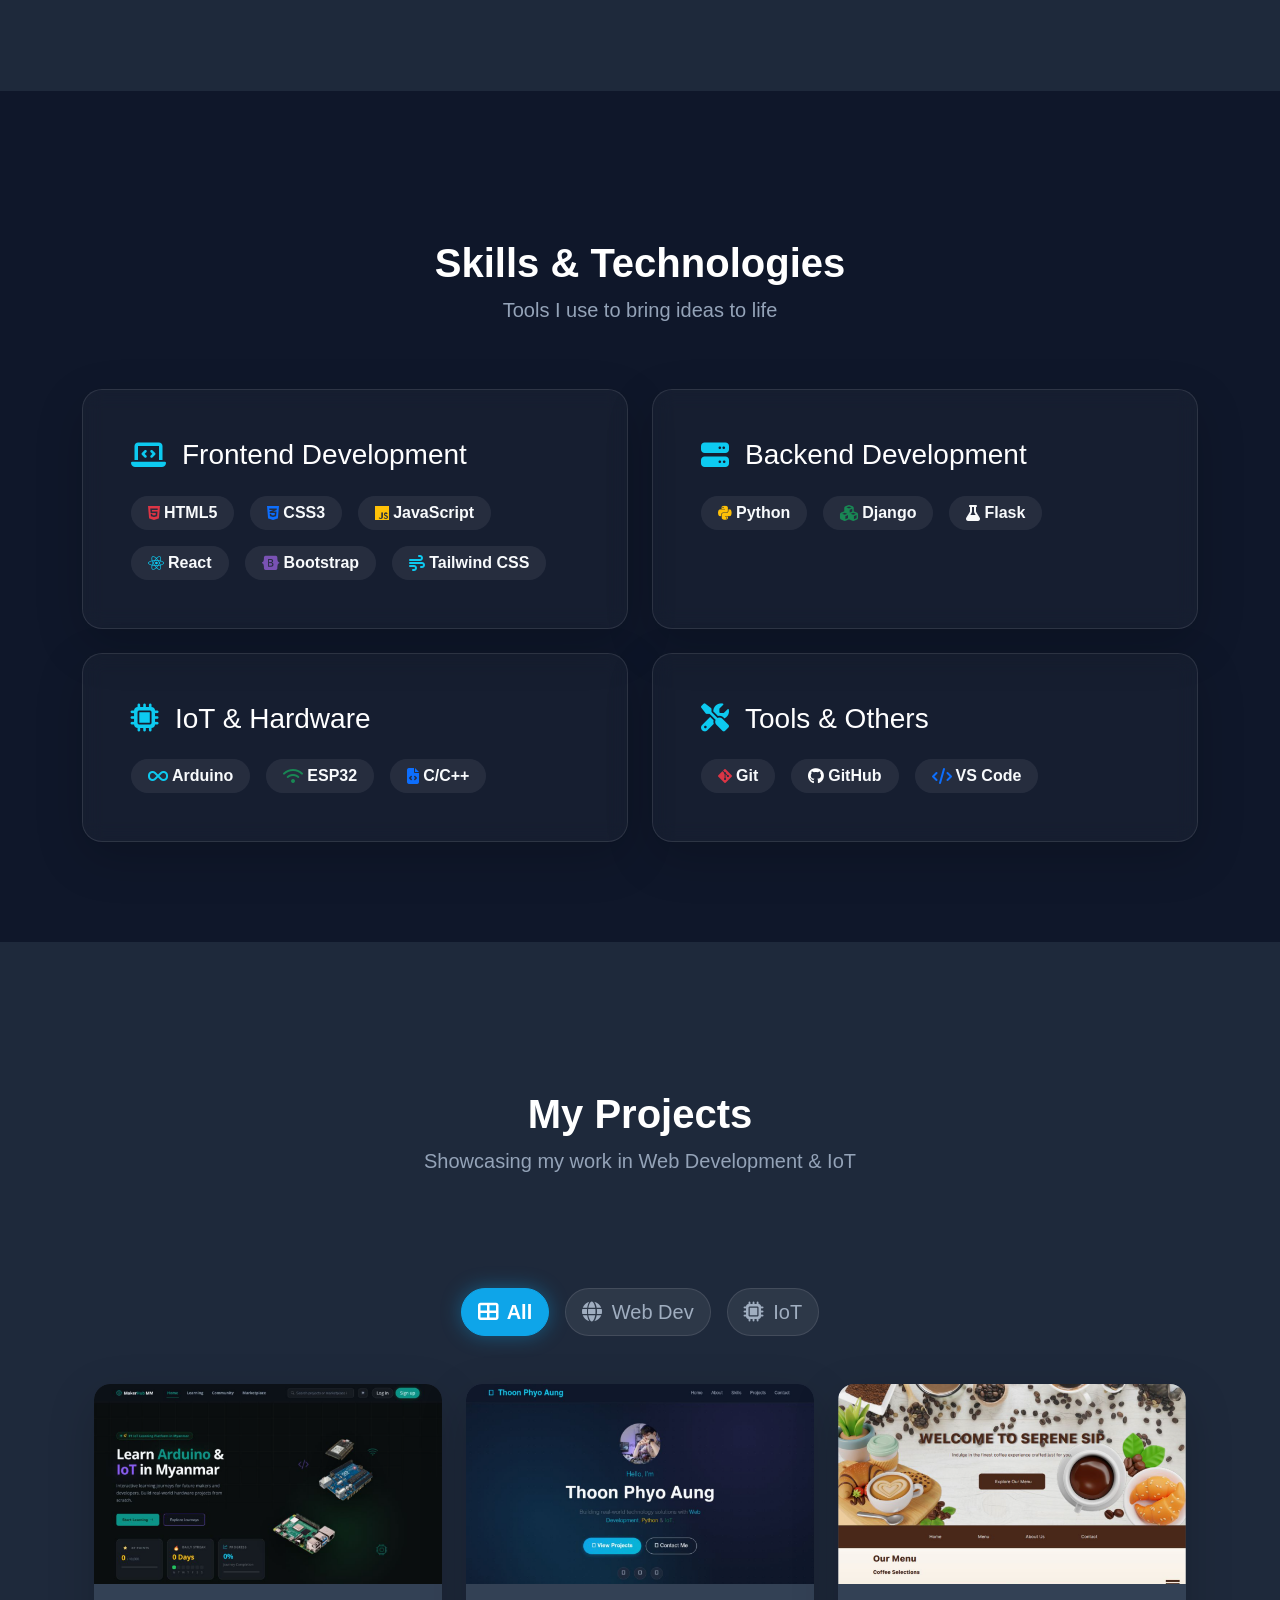
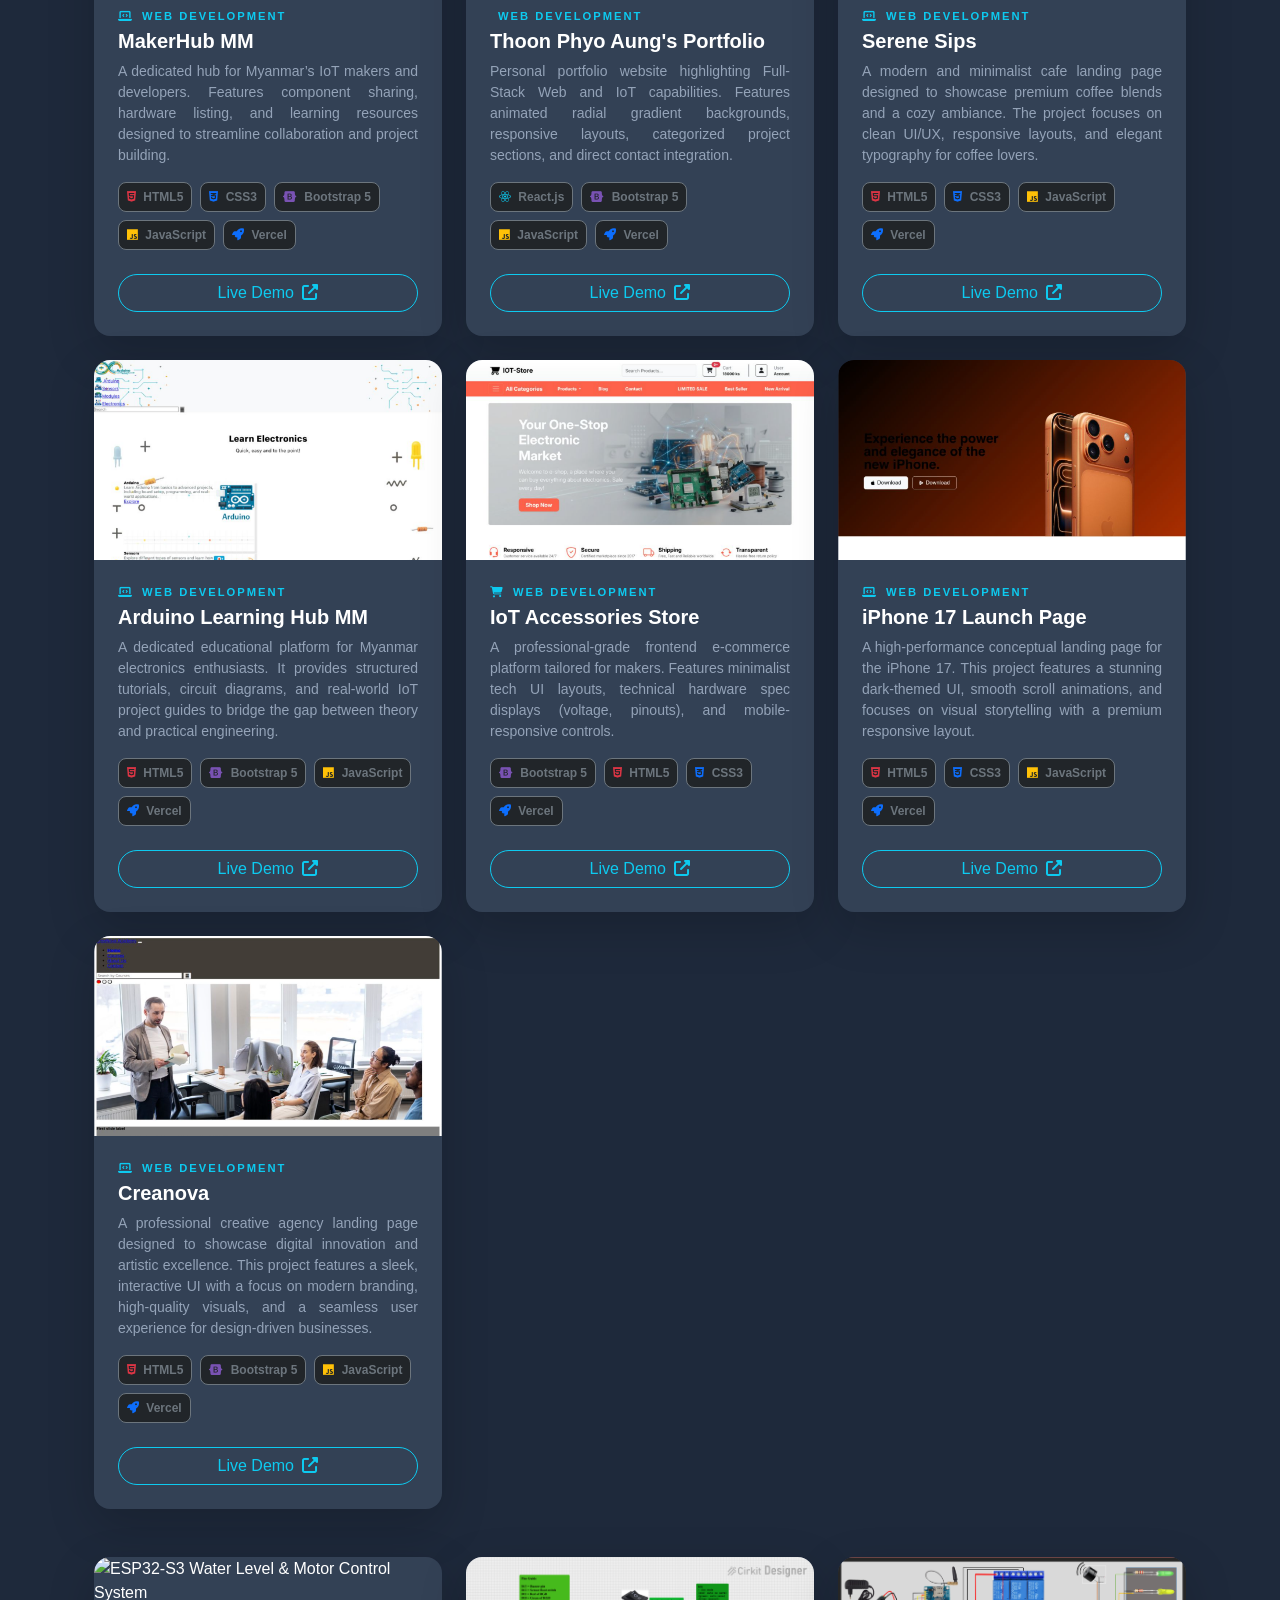
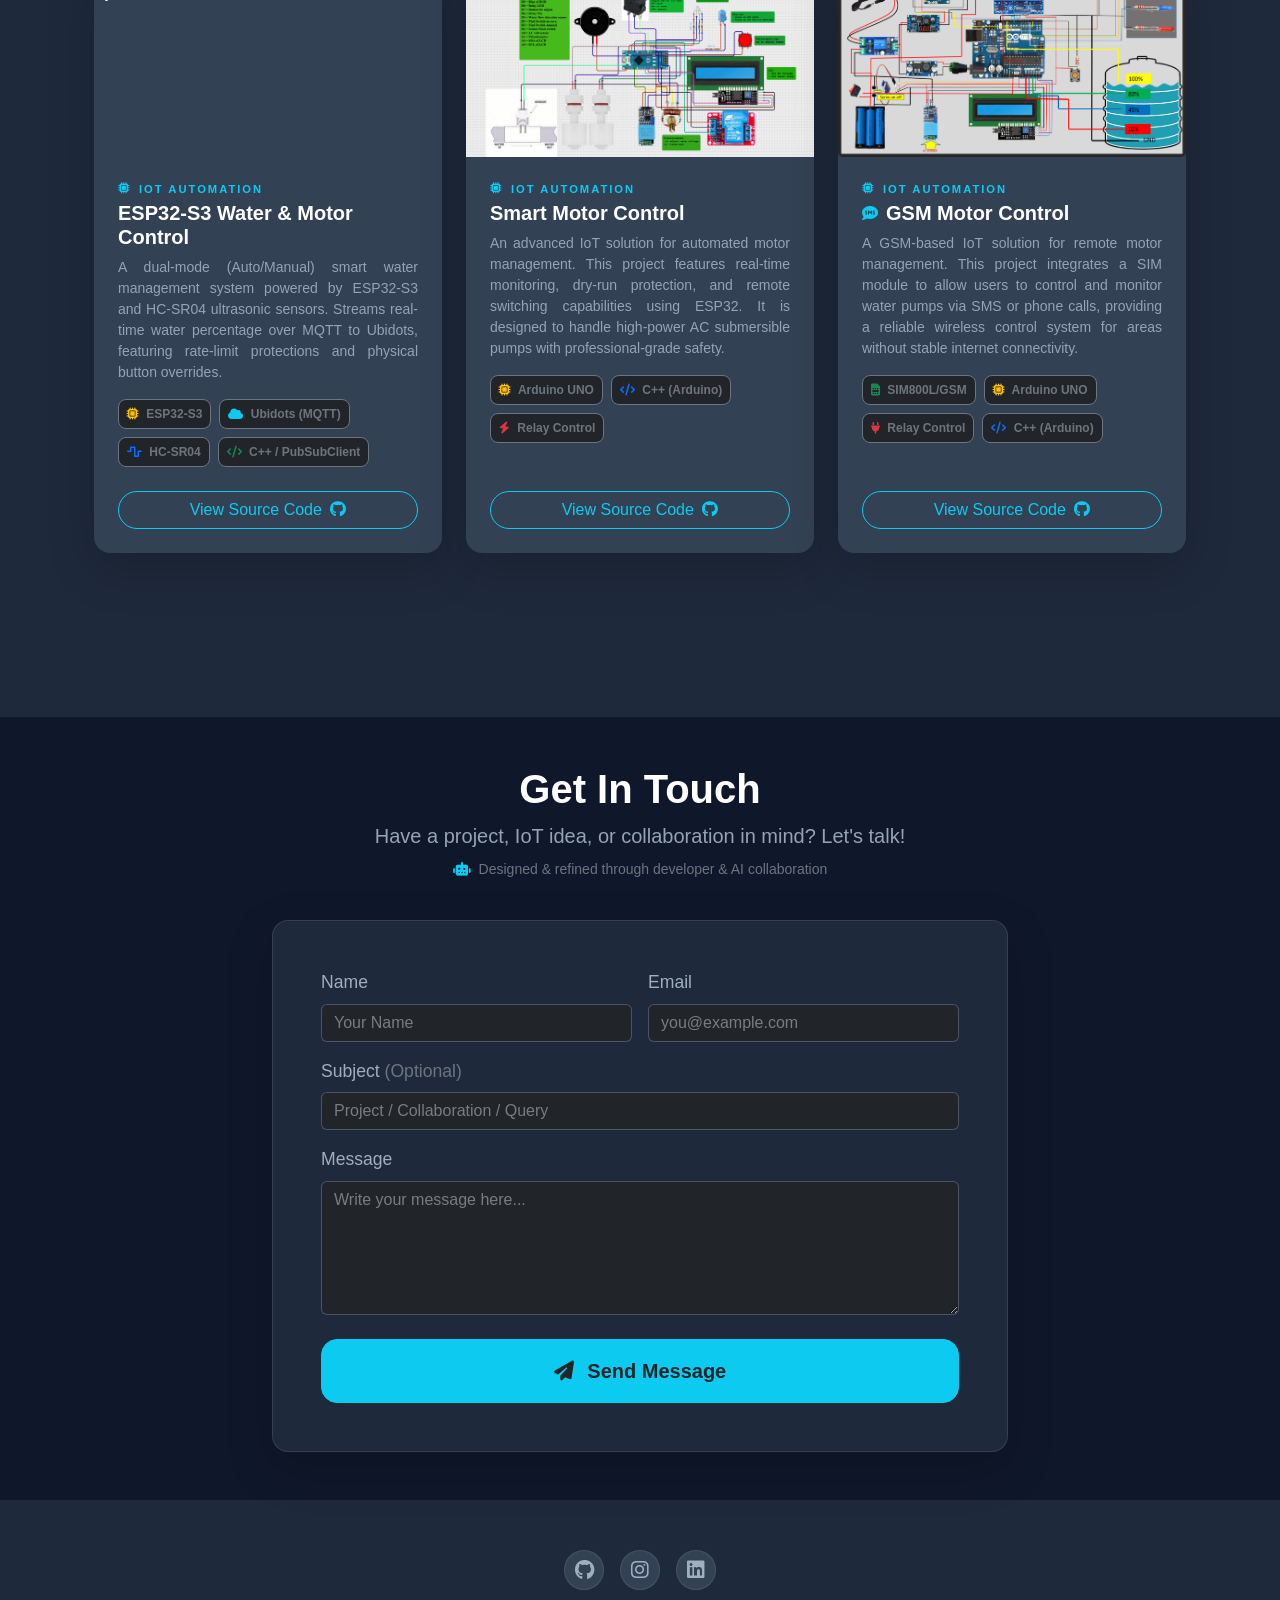
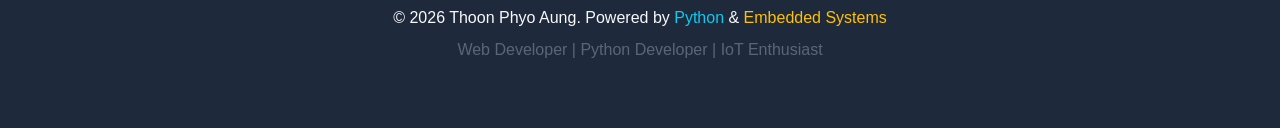
==== commit 26aaceec: "footer updated" ====
--- a/index.html
+++ b/index.html
@@ -1500,9 +1500,11 @@
               <i class="fab fa-linkedin"></i>
             </a>
           </div>
-          <p class="lead about-title-label fs-6">
-            © 2026 Thoon Phyo. Built with
-            <i class="fas fa-heart text-danger"></i> and Flask
+          <!-- Copyright & Stack -->
+          <p class="lead about-title-label fs-6 mb-2 text-light">
+            © <span id="current-year">2026</span> Thoon Phyo Aung. Powered by
+            <span class="text-info">Python</span> &amp;
+            <span class="text-warning">Embedded Systems</span>
           </p>
           <p class="footer-credit">
             Web Developer | Python Developer | IoT Enthusiast
